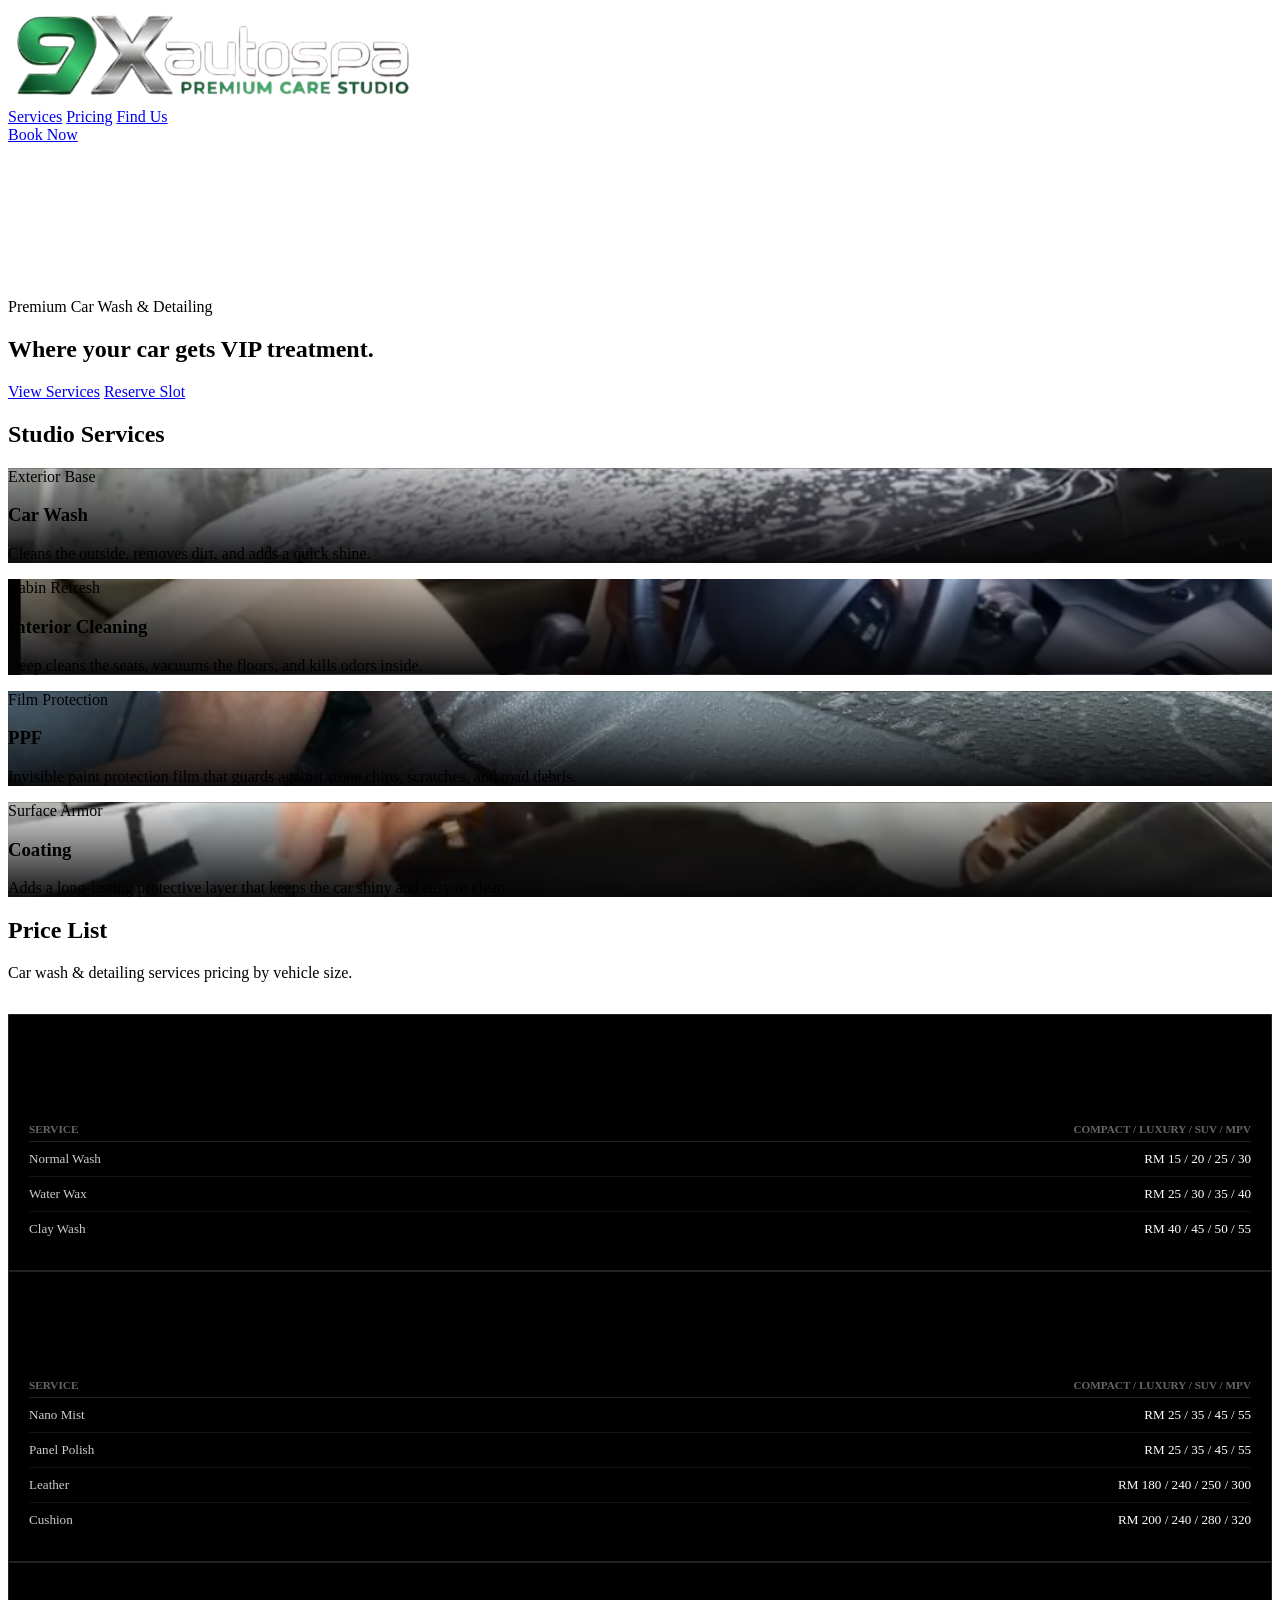
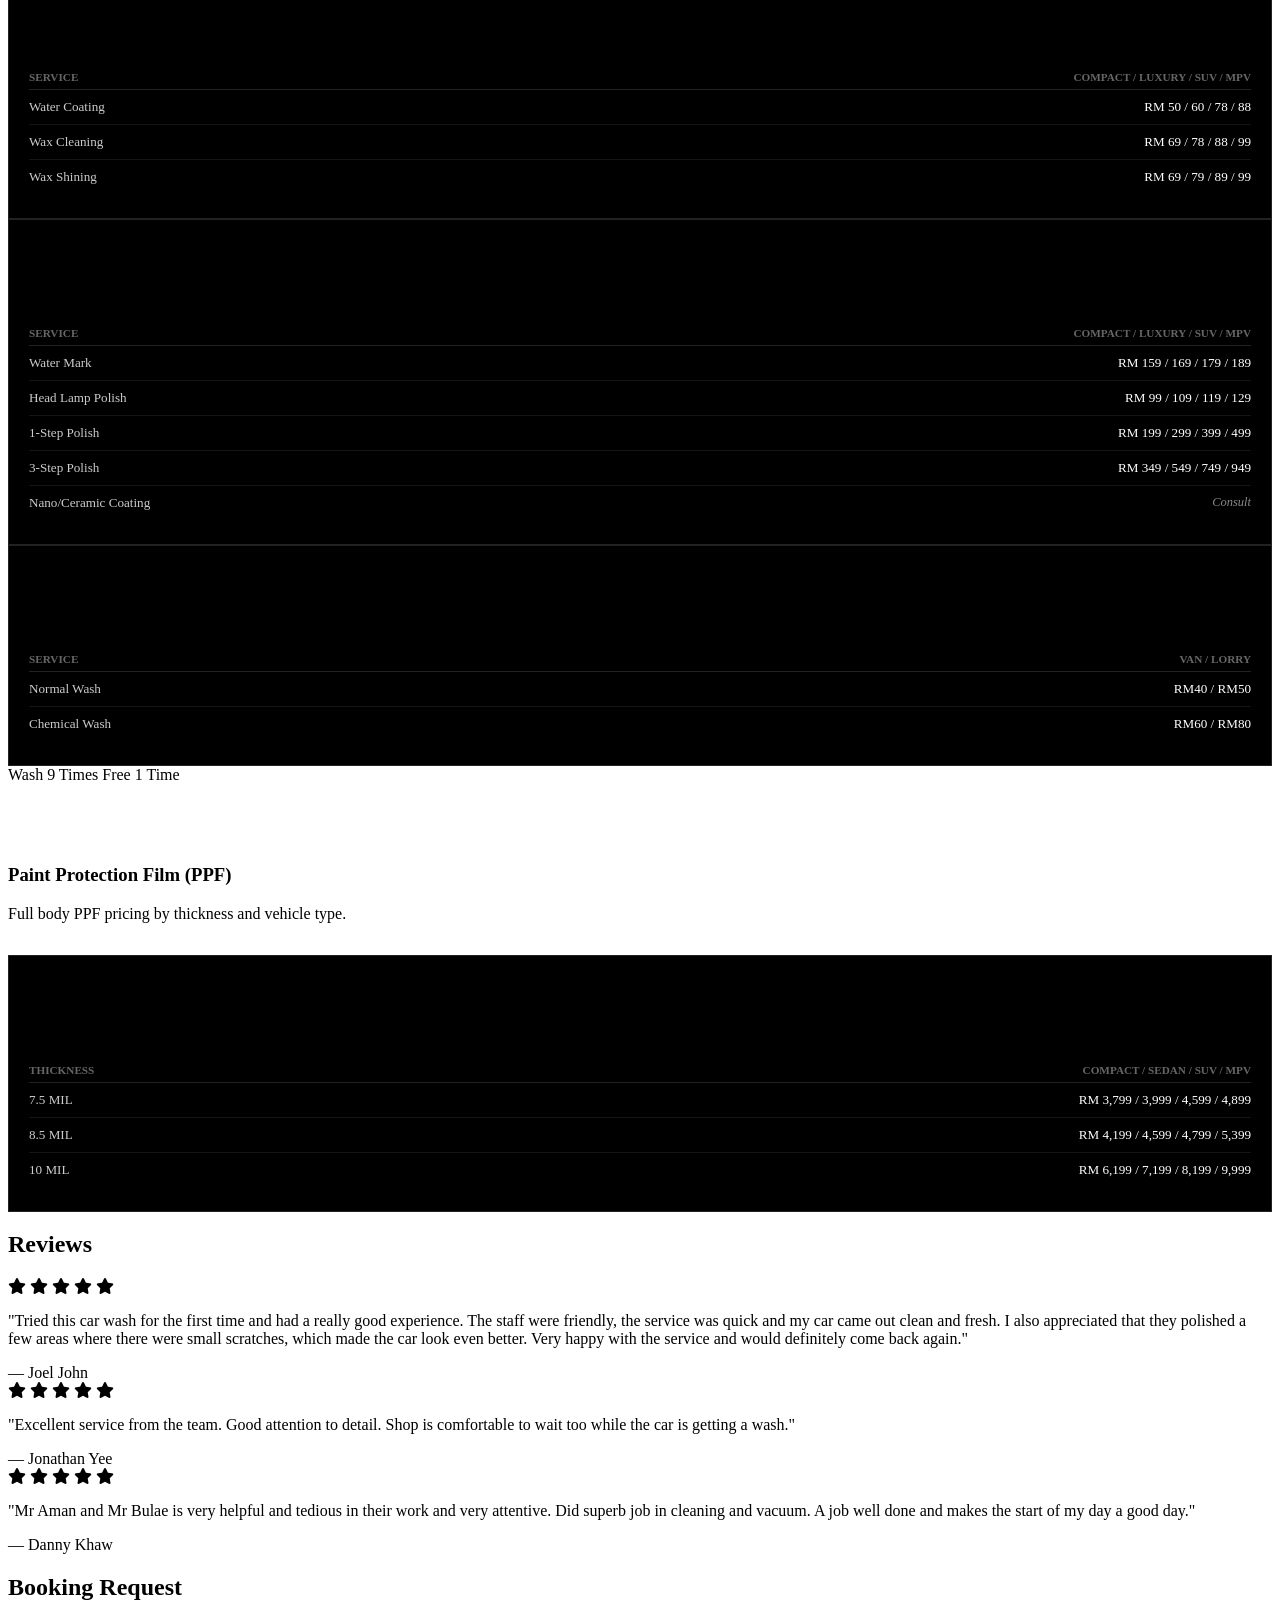
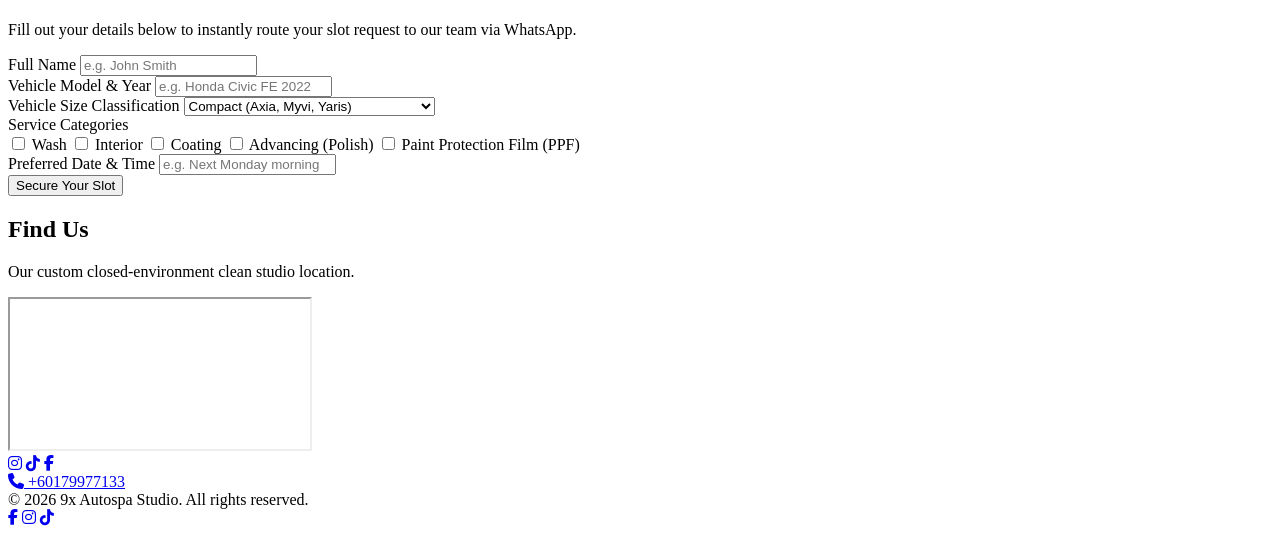
==== index.html @ 42a2fb45 "Add files via upload" ====
<!DOCTYPE html>
<html lang="en">
<head>
    <meta charset="UTF-8">
    <meta name="viewport" content="width=device-width, initial-scale=1.0">
    <title>9X Autospa - Premium Care Studio</title>
    <link rel="icon" type="image/png" href="../info/website logo.png">
    <link rel="stylesheet" href="https://cdnjs.cloudflare.com/ajax/libs/font-awesome/6.5.1/css/all.min.css">
    <link rel="stylesheet" href="styles.css">
</head>
<body>

    <!-- Navigation Bar -->
    <nav class="nav-bar">
        <a href="#" class="nav-bar__logo"><img src="../info/logo.png" alt="Apex Lab Logo" class="nav-bar__logo-img"></a>
        <div class="nav-bar__links">
            <a href="#treatments" class="nav-bar__link">Services</a>
            <a href="#pricing" class="nav-bar__link">Pricing</a>
            <a href="#portal" class="nav-bar__link">Find Us</a>
        </div>
        <div class="nav-bar__action-wrapper">
            <a href="#portal" class="nav-bar__action-button">Book Now</a>
        </div>
    </nav>

    <!-- Hero Section -->
    <section class="hero-section">
        <video autoplay muted loop playsinline class="hero-video">
            <source src="../info/video.mp4" type="video/mp4">
        </video>
        <div class="hero-section__badge">
            <span class="hero-section__badge__text">Premium Car Wash & Detailing</span>
        </div>
        <h1 class="hero-section__headline">Where your car gets VIP treatment.</h1>
        <div class="hero-section__buttons">
            <a href="#pricing" class="hero-section__button hero-section__button--primary">View Services</a>
            <a href="#portal" class="hero-section__button hero-section__button--secondary">Reserve Slot</a>
        </div>
    </section>

    <!-- Services Section -->
    <section class="portfolio-section" id="treatments">
        <h2 class="section-title">Studio Services</h2>
        <div class="bento-grid">
            <div class="bento-card" style="background-image: linear-gradient(rgba(5,5,7,0.1), rgba(5,5,7,0.95)), url('../info/car wash.png'); background-size: cover; background-position: center;">
                <div class="bento-card__content">
                    <span class="bento-card__category">Exterior Base</span>
                    <h3 class="bento-card__title">Car Wash</h3>
                    <p class="bento-card__description">Cleans the outside, removes dirt, and adds a quick shine.</p>
                </div>
            </div>
            <div class="bento-card" style="background-image: linear-gradient(rgba(5,5,7,0.1), rgba(5,5,7,0.95)), url('../info/interior.png'); background-size: cover; background-position: center;">
                <div class="bento-card__content">
                    <span class="bento-card__category">Cabin Refresh</span>
                    <h3 class="bento-card__title">Interior Cleaning</h3>
                    <p class="bento-card__description">Deep cleans the seats, vacuums the floors, and kills odors inside.</p>
                </div>
            </div>
            <div class="bento-card" style="background-image: linear-gradient(rgba(5,5,7,0.1), rgba(5,5,7,0.95)), url('../info/ppf.jpg'); background-size: cover; background-position: center;">
                <div class="bento-card__content">
                    <span class="bento-card__category">Film Protection</span>
                    <h3 class="bento-card__title">PPF</h3>
                    <p class="bento-card__description">Invisible paint protection film that guards against stone chips, scratches, and road debris.</p>
                </div>
            </div>
            <div class="bento-card" style="background-image: linear-gradient(rgba(5,5,7,0.1), rgba(5,5,7,0.95)), url('../info/coating.png'); background-size: cover; background-position: center;">
                <div class="bento-card__content">
                    <span class="bento-card__category">Surface Armor</span>
                    <h3 class="bento-card__title">Coating</h3>
                    <p class="bento-card__description">Adds a long-lasting protective layer that keeps the car shiny and easy to clean.</p>
                </div>
            </div>
        </div>
    </section>

    <!-- Pricing Section -->
    <section class="pricing-section" id="pricing">
        <h2 class="section-title">Price List</h2>
        <p class="pricing-subtitle">Car wash & detailing services pricing by vehicle size.</p>

        <!-- Bento-Style Price Cards -->
        <div class="bento-grid" style="margin-top:32px;">

            <!-- Wash Card -->
            <div class="bento-card" style="background:#000; border:1px solid #222; padding:24px 20px; justify-content:flex-start;">
                <div class="bento-card__content" style="position:relative; transform:none;">
                    <span class="bento-card__category">Exterior Base</span>
                    <h3 class="bento-card__title">Wash</h3>
                    <div style="margin-top:14px;">
                        <div style="display:flex; justify-content:space-between; padding:6px 0; border-bottom:1px solid #222; color:#666; font-size:0.7rem; font-weight:600; text-transform:uppercase;">
                            <span>Service</span>
                            <span>Compact / Luxury / SUV / MPV</span>
                        </div>
                        <div style="display:flex; justify-content:space-between; padding:9px 0; border-bottom:1px solid #151515;">
                            <span style="color:#ccc; font-size:0.82rem;">Normal Wash</span>
                            <span style="color:#fff; font-size:0.82rem;">RM 15 / 20 / 25 / 30</span>
                        </div>
                        <div style="display:flex; justify-content:space-between; padding:9px 0; border-bottom:1px solid #151515;">
                            <span style="color:#ccc; font-size:0.82rem;">Water Wax</span>
                            <span style="color:#fff; font-size:0.82rem;">RM 25 / 30 / 35 / 40</span>
                        </div>
                        <div style="display:flex; justify-content:space-between; padding:9px 0;">
                            <span style="color:#ccc; font-size:0.82rem;">Clay Wash</span>
                            <span style="color:#fff; font-size:0.82rem;">RM 40 / 45 / 50 / 55</span>
                        </div>
                    </div>
                </div>
            </div>

            <!-- Interior Card -->
            <div class="bento-card" style="background:#000; border:1px solid #222; padding:24px 20px; justify-content:flex-start;">
                <div class="bento-card__content" style="position:relative; transform:none;">
                    <span class="bento-card__category">Cabin Refresh</span>
                    <h3 class="bento-card__title">Interior</h3>
                    <div style="margin-top:14px;">
                        <div style="display:flex; justify-content:space-between; padding:6px 0; border-bottom:1px solid #222; color:#666; font-size:0.7rem; font-weight:600; text-transform:uppercase;">
                            <span>Service</span>
                            <span>Compact / Luxury / SUV / MPV</span>
                        </div>
                        <div style="display:flex; justify-content:space-between; padding:9px 0; border-bottom:1px solid #151515;">
                            <span style="color:#ccc; font-size:0.82rem;">Nano Mist</span>
                            <span style="color:#fff; font-size:0.82rem;">RM 25 / 35 / 45 / 55</span>
                        </div>
                        <div style="display:flex; justify-content:space-between; padding:9px 0; border-bottom:1px solid #151515;">
                            <span style="color:#ccc; font-size:0.82rem;">Panel Polish</span>
                            <span style="color:#fff; font-size:0.82rem;">RM 25 / 35 / 45 / 55</span>
                        </div>
                        <div style="display:flex; justify-content:space-between; padding:9px 0; border-bottom:1px solid #151515;">
                            <span style="color:#ccc; font-size:0.82rem;">Leather</span>
                            <span style="color:#fff; font-size:0.82rem;">RM 180 / 240 / 250 / 300</span>
                        </div>
                        <div style="display:flex; justify-content:space-between; padding:9px 0;">
                            <span style="color:#ccc; font-size:0.82rem;">Cushion</span>
                            <span style="color:#fff; font-size:0.82rem;">RM 200 / 240 / 280 / 320</span>
                        </div>
                    </div>
                </div>
            </div>

            <!-- Coating Card -->
            <div class="bento-card" style="background:#000; border:1px solid #222; padding:24px 20px; justify-content:flex-start;">
                <div class="bento-card__content" style="position:relative; transform:none;">
                    <span class="bento-card__category">Surface Armor</span>
                    <h3 class="bento-card__title">Coating</h3>
                    <div style="margin-top:14px;">
                        <div style="display:flex; justify-content:space-between; padding:6px 0; border-bottom:1px solid #222; color:#666; font-size:0.7rem; font-weight:600; text-transform:uppercase;">
                            <span>Service</span>
                            <span>Compact / Luxury / SUV / MPV</span>
                        </div>
                        <div style="display:flex; justify-content:space-between; padding:9px 0; border-bottom:1px solid #151515;">
                            <span style="color:#ccc; font-size:0.82rem;">Water Coating</span>
                            <span style="color:#fff; font-size:0.82rem;">RM 50 / 60 / 78 / 88</span>
                        </div>
                        <div style="display:flex; justify-content:space-between; padding:9px 0; border-bottom:1px solid #151515;">
                            <span style="color:#ccc; font-size:0.82rem;">Wax Cleaning</span>
                            <span style="color:#fff; font-size:0.82rem;">RM 69 / 78 / 88 / 99</span>
                        </div>
                        <div style="display:flex; justify-content:space-between; padding:9px 0;">
                            <span style="color:#ccc; font-size:0.82rem;">Wax Shining</span>
                            <span style="color:#fff; font-size:0.82rem;">RM 69 / 79 / 89 / 99</span>
                        </div>
                    </div>
                </div>
            </div>

            <!-- Advancing Card -->
            <div class="bento-card" style="background:#000; border:1px solid #222; padding:24px 20px; justify-content:flex-start;">
                <div class="bento-card__content" style="position:relative; transform:none;">
                    <span class="bento-card__category">Paint Correction</span>
                    <h3 class="bento-card__title">Advancing</h3>
                    <div style="margin-top:14px;">
                        <div style="display:flex; justify-content:space-between; padding:6px 0; border-bottom:1px solid #222; color:#666; font-size:0.7rem; font-weight:600; text-transform:uppercase;">
                            <span>Service</span>
                            <span>Compact / Luxury / SUV / MPV</span>
                        </div>
                        <div style="display:flex; justify-content:space-between; padding:9px 0; border-bottom:1px solid #151515;">
                            <span style="color:#ccc; font-size:0.82rem;">Water Mark</span>
                            <span style="color:#fff; font-size:0.82rem;">RM 159 / 169 / 179 / 189</span>
                        </div>
                        <div style="display:flex; justify-content:space-between; padding:9px 0; border-bottom:1px solid #151515;">
                            <span style="color:#ccc; font-size:0.82rem;">Head Lamp Polish</span>
                            <span style="color:#fff; font-size:0.82rem;">RM 99 / 109 / 119 / 129</span>
                        </div>
                        <div style="display:flex; justify-content:space-between; padding:9px 0; border-bottom:1px solid #151515;">
                            <span style="color:#ccc; font-size:0.82rem;">1-Step Polish</span>
                            <span style="color:#fff; font-size:0.82rem;">RM 199 / 299 / 399 / 499</span>
                        </div>
                        <div style="display:flex; justify-content:space-between; padding:9px 0; border-bottom:1px solid #151515;">
                            <span style="color:#ccc; font-size:0.82rem;">3-Step Polish</span>
                            <span style="color:#fff; font-size:0.82rem;">RM 349 / 549 / 749 / 949</span>
                        </div>
                        <div style="display:flex; justify-content:space-between; padding:9px 0;">
                            <span style="color:#ccc; font-size:0.82rem;">Nano/Ceramic Coating</span>
                            <span style="color:#888; font-size:0.78rem; font-style:italic;">Consult</span>
                        </div>
                    </div>
                </div>
            </div>

            <!-- Van & Lorry Card -->
            <div class="bento-card" style="background:#000; border:1px solid #222; padding:24px 20px; justify-content:flex-start;">
                <div class="bento-card__content" style="position:relative; transform:none;">
                    <span class="bento-card__category">Commercial</span>
                    <h3 class="bento-card__title">Van & Lorry</h3>
                    <div style="margin-top:14px;">
                        <div style="display:flex; justify-content:space-between; padding:6px 0; border-bottom:1px solid #222; color:#666; font-size:0.7rem; font-weight:600; text-transform:uppercase;">
                            <span>Service</span>
                            <span>Van / Lorry</span>
                        </div>
                        <div style="display:flex; justify-content:space-between; padding:9px 0; border-bottom:1px solid #151515;">
                            <span style="color:#ccc; font-size:0.82rem;">Normal Wash</span>
                            <span style="color:#fff; font-size:0.82rem;">RM40 / RM50</span>
                        </div>
                        <div style="display:flex; justify-content:space-between; padding:9px 0;">
                            <span style="color:#ccc; font-size:0.82rem;">Chemical Wash</span>
                            <span style="color:#fff; font-size:0.82rem;">RM60 / RM80</span>
                        </div>
                    </div>
                </div>
            </div>

        </div>

        <div class="pricing-promo">
            <span class="pricing-promo__text">Wash 9 Times Free 1 Time</span>
        </div>

        <!-- PPF Table -->
        <h3 class="section-title" style="margin-top: 80px;">Paint Protection Film (PPF)</h3>
        <p class="pricing-subtitle">Full body PPF pricing by thickness and vehicle type.</p>

        <div class="bento-grid" style="margin-top:32px;">
            <div class="bento-card" style="background:#000; border:1px solid #222; padding:24px 20px; justify-content:flex-start;">
                <div class="bento-card__content" style="position:relative; transform:none;">
                    <span class="bento-card__category">Film Protection</span>
                    <h3 class="bento-card__title">PPF</h3>
                    <div style="margin-top:14px;">
                        <div style="display:flex; justify-content:space-between; padding:6px 0; border-bottom:1px solid #222; color:#666; font-size:0.7rem; font-weight:600; text-transform:uppercase;">
                            <span>Thickness</span>
                            <span>Compact / Sedan / SUV / MPV</span>
                        </div>
                        <div style="display:flex; justify-content:space-between; padding:9px 0; border-bottom:1px solid #151515;">
                            <span style="color:#ccc; font-size:0.82rem;">7.5 MIL</span>
                            <span style="color:#fff; font-size:0.82rem;">RM 3,799 / 3,999 / 4,599 / 4,899</span>
                        </div>
                        <div style="display:flex; justify-content:space-between; padding:9px 0; border-bottom:1px solid #151515;">
                            <span style="color:#ccc; font-size:0.82rem;">8.5 MIL</span>
                            <span style="color:#fff; font-size:0.82rem;">RM 4,199 / 4,599 / 4,799 / 5,399</span>
                        </div>
                        <div style="display:flex; justify-content:space-between; padding:9px 0;">
                            <span style="color:#ccc; font-size:0.82rem;">10 MIL</span>
                            <span style="color:#fff; font-size:0.82rem;">RM 6,199 / 7,199 / 8,199 / 9,999</span>
                        </div>
                    </div>
                </div>
            </div>
        </div>
    </section>

    <!-- Reviews Section -->
    <section class="reviews-section" id="reviews">
        <h2 class="section-title">Reviews</h2>
        <div class="reviews-grid">
            <div class="review-card">
                <div class="review-card__stars">
                    <i class="fa-solid fa-star"></i>
                    <i class="fa-solid fa-star"></i>
                    <i class="fa-solid fa-star"></i>
                    <i class="fa-solid fa-star"></i>
                    <i class="fa-solid fa-star"></i>
                </div>
                <p class="review-card__text">"Tried this car wash for the first time and had a really good experience. The staff were friendly, the service was quick and my car came out clean and fresh. I also appreciated that they polished a few areas where there were small scratches, which made the car look even better. Very happy with the service and would definitely come back again."</p>
                <span class="review-card__author">&mdash; Joel John</span>
            </div>
            <div class="review-card">
                <div class="review-card__stars">
                    <i class="fa-solid fa-star"></i>
                    <i class="fa-solid fa-star"></i>
                    <i class="fa-solid fa-star"></i>
                    <i class="fa-solid fa-star"></i>
                    <i class="fa-solid fa-star"></i>
                </div>
                <p class="review-card__text">"Excellent service from the team. Good attention to detail. Shop is comfortable to wait too while the car is getting a wash."</p>
                <span class="review-card__author">&mdash; Jonathan Yee</span>
            </div>
            <div class="review-card">
                <div class="review-card__stars">
                    <i class="fa-solid fa-star"></i>
                    <i class="fa-solid fa-star"></i>
                    <i class="fa-solid fa-star"></i>
                    <i class="fa-solid fa-star"></i>
                    <i class="fa-solid fa-star"></i>
                </div>
                <p class="review-card__text">"Mr Aman and Mr Bulae is very helpful and tedious in their work and very attentive. Did superb job in cleaning and vacuum. A job well done and makes the start of my day a good day."</p>
                <span class="review-card__author">&mdash; Danny Khaw</span>
            </div>
        </div>
    </section>

    <!-- Booking Section -->
    <section class="booking-section" id="portal">
        <div class="booking-split-wrapper">
            <div class="booking-container">
                <h2>Booking Request</h2>
                <p class="subtitle">Fill out your details below to instantly route your slot request to our team via WhatsApp.</p>
                <form id="whatsappForm">
                    <div class="form-group">
                        <label for="clientName">Full Name</label>
                        <input type="text" id="clientName" placeholder="e.g. John Smith" required>
                    </div>
                    <div class="form-group">
                        <label for="carModel">Vehicle Model & Year</label>
                        <input type="text" id="carModel" placeholder="e.g. Honda Civic FE 2022" required>
                    </div>
                    <div class="form-group">
                        <label for="formVehicleSize">Vehicle Size Classification</label>
                        <select id="formVehicleSize">
                            <option value="Compact">Compact (Axia, Myvi, Yaris)</option>
                            <option value="Luxury">Luxury (Civic, BMW 3 Series, C-Class)</option>
                            <option value="SUV">SUV (X50, CR-V, CX-5)</option>
                            <option value="MPV / 4x4">MPV / 4x4++ (Alphard, Hilux)</option>
                            <option value="Van">Special: Van</option>
                            <option value="Lorry">Special: Lorry</option>
                        </select>
                    </div>
                    <div class="form-group">
                        <label>Service Categories</label>
                        <div class="checkbox-group" id="categoryGroup">
                            <label class="checkbox-item">
                                <input type="checkbox" name="category" value="Wash" onchange="showSubServices()"> <span>Wash</span>
                            </label>
                            <label class="checkbox-item">
                                <input type="checkbox" name="category" value="Interior" onchange="showSubServices()"> <span>Interior</span>
                            </label>
                            <label class="checkbox-item">
                                <input type="checkbox" name="category" value="Coating" onchange="showSubServices()"> <span>Coating</span>
                            </label>
                            <label class="checkbox-item">
                                <input type="checkbox" name="category" value="Advancing" onchange="showSubServices()"> <span>Advancing (Polish)</span>
                            </label>
                            <label class="checkbox-item">
                                <input type="checkbox" name="category" value="PPF" onchange="showSubServices()"> <span>Paint Protection Film (PPF)</span>
                            </label>
                        </div>
                    </div>

                    <div class="form-group" id="subServiceGroup" style="display: none;">
                        <label>Select Services</label>
                        <div class="checkbox-group" id="subServiceList">
                        </div>
                    </div>
                    <div class="form-group">
                        <label for="bookingDate">Preferred Date & Time</label>
                        <input type="text" id="bookingDate" placeholder="e.g. Next Monday morning" required>
                    </div>
                    <button type="submit" class="submit-btn">Secure Your Slot</button>
                </form>
            </div>

            <div class="map-container-side">
                <h2>Find Us</h2>
                <p class="subtitle">Our custom closed-environment clean studio location.</p>
                <div class="google-maps-wrapper">
                    <iframe src="https://www.google.com/maps/embed?pb=!1m18!1m12!1m3!1d1992.1!2d101.6672584!3d3.0804267!2m3!1f0!2f0!3f0!3m2!1i1024!2i768!4f13.1!3m3!1m2!1s0x42b78970f219a661%3A0x5cdc35116b5212e4!2s9X%20autospa%20premium%20care%20studio!5e0!3m2!1sen!2smy" allowfullscreen="" loading="lazy" referrerpolicy="no-referrer-when-downgrade"></iframe>
                </div>
                <div class="map-socials">
                    <a href="https://www.instagram.com/9xautospa_studio/" target="_blank" rel="noopener noreferrer" class="map-socials__link" aria-label="Instagram"><i class="fab fa-instagram"></i></a>
                    <a href="https://www.tiktok.com/@9x.autospa.premiu" target="_blank" rel="noopener noreferrer" class="map-socials__link" aria-label="TikTok"><i class="fab fa-tiktok"></i></a>
                    <a href="https://www.facebook.com/profile.php?id=61590895587353" target="_blank" rel="noopener noreferrer" class="map-socials__link" aria-label="Facebook"><i class="fab fa-facebook-f"></i></a>
                </div>
                <a href="tel:+60102697127" class="map-phone-wrapper">
                    <i class="fa-solid fa-phone"></i>
                    <span>+60179977133</span>
                </a>
            </div>
        </div>
    </section>

    <!-- Footer -->
    <footer>
        <div class="footer__links"></div>
        <div class="footer__right-side">
            <div class="footer__copy">&copy; 2026 9x Autospa Studio. All rights reserved.</div>
            <div class="footer__socials">
                <a href="https://www.facebook.com/profile.php?id=61590895587353" target="_blank" rel="noopener noreferrer" class="footer__social-icon" aria-label="Facebook"><i class="fab fa-facebook-f"></i></a>
                <a href="https://www.instagram.com/9xautospa_studio/" target="_blank" rel="noopener noreferrer" class="footer__social-icon" aria-label="Instagram"><i class="fab fa-instagram"></i></a>
                <a href="https://www.tiktok.com/@9x.autospa.premiu" target="_blank" rel="noopener noreferrer" class="footer__social-icon" aria-label="TikTok"><i class="fab fa-tiktok"></i></a>
            </div>
        </div>
    </footer>

    <!-- JavaScript -->
    <script>
        const subServices = {
            'Wash': ['Normal Wash', 'Water Wax', 'Clay Wash'],
            'Interior': ['Nano Mist', 'Interior Panel Polish', 'Leather', 'Cushion'],
            'Coating': ['Water Coating', 'Wax Cleaning', 'Wax Shining'],
            'Advancing': ['Water Mark', 'Head Lamp Polish', '1-Step Polish', '3-Step Polish', 'Nano / Ceramic Coating'],
            'PPF': ['7.5 MIL PPF', '8.5 MIL PPF', '10 MIL PPF']
        };

        const categoryLabels = {
            'Wash': 'Wash — Select Services',
            'Interior': 'Interior — Select Services',
            'Coating': 'Coating — Select Services',
            'Advancing': 'Advancing — Select Services',
            'PPF': 'PPF — Select Thickness'
        };

        function showSubServices() {
            const checked = document.querySelectorAll('input[name="category"]:checked');
            const group = document.getElementById('subServiceGroup');
            const list = document.getElementById('subServiceList');

            list.innerHTML = '';

            if (checked.length === 0) {
                group.style.display = 'none';
                return;
            }

            checked.forEach(function(cb) {
                const category = cb.value;
                const header = document.createElement('div');
                header.className = 'checkbox-subheader';
                header.textContent = categoryLabels[category] || category;
                list.appendChild(header);

                subServices[category].forEach(function(service) {
                    const label = document.createElement('label');
                    label.className = 'checkbox-item';
                    if (category === 'PPF') {
                        label.innerHTML = `<input type="radio" name="ppfThickness" value="${service}"> <span>${service}</span>`;
                    } else {
                        label.innerHTML = `<input type="checkbox" name="subService" value="${service}"> <span>${service}</span>`;
                    }
                    list.appendChild(label);
                });
            });

            group.style.display = 'block';
        }

        document.getElementById('whatsappForm').addEventListener('submit', function(e) {
            e.preventDefault();

            // Collect form values as plain text
            const name = document.getElementById('clientName').value.trim();
            const car = document.getElementById('carModel').value.trim();
            const size = document.getElementById('formVehicleSize').value;
            const date = document.getElementById('bookingDate').value.trim();

            // Get selected categories
            const catChecked = document.querySelectorAll('input[name="category"]:checked');
            const categories = Array.from(catChecked).map(function(cb) { return cb.value; });

            // Get selected sub-services
            const svcChecked = document.querySelectorAll('input[name="subService"]:checked');
            const services = Array.from(svcChecked).map(function(cb) { return cb.value; });

            // Get PPF thickness if selected
            const ppfRadio = document.querySelector('input[name="ppfThickness"]:checked');
            if (ppfRadio) services.push(ppfRadio.value);

            const servicesText = services.length > 0 ? services.join(', ') : 'Not specified';

            // Build plain text message (no special schemes, no markdown)
            const message = 'Hi 9X Autospa,\n\n' +
                'I would like to lock in a detailing slot:\n\n' +
                'Name: ' + name + '\n' +
                'Vehicle: ' + car + '\n' +
                'Size Class: ' + size + '\n' +
                'Categories: ' + categories.join(', ') + '\n' +
                'Services: ' + servicesText + '\n' +
                'Preferred Time: ' + date + '\n\n' +
                'Please let me know if this slot is available. Thanks!';

            // Encode the full message once at the end
            const encodedText = encodeURIComponent(message);

            // Use ONLY the official HTTPS WhatsApp API URL
            // No intent://, no whatsapp://, no window.open — TikTok blocks all of those
            const url = 'https://api.whatsapp.com/send?phone=60179977133&text=' + encodedText;

            // Redirect in the same window to bypass TikTok webview restrictions
            window.location.href = url;
        });
    </script>

</body>
</html>
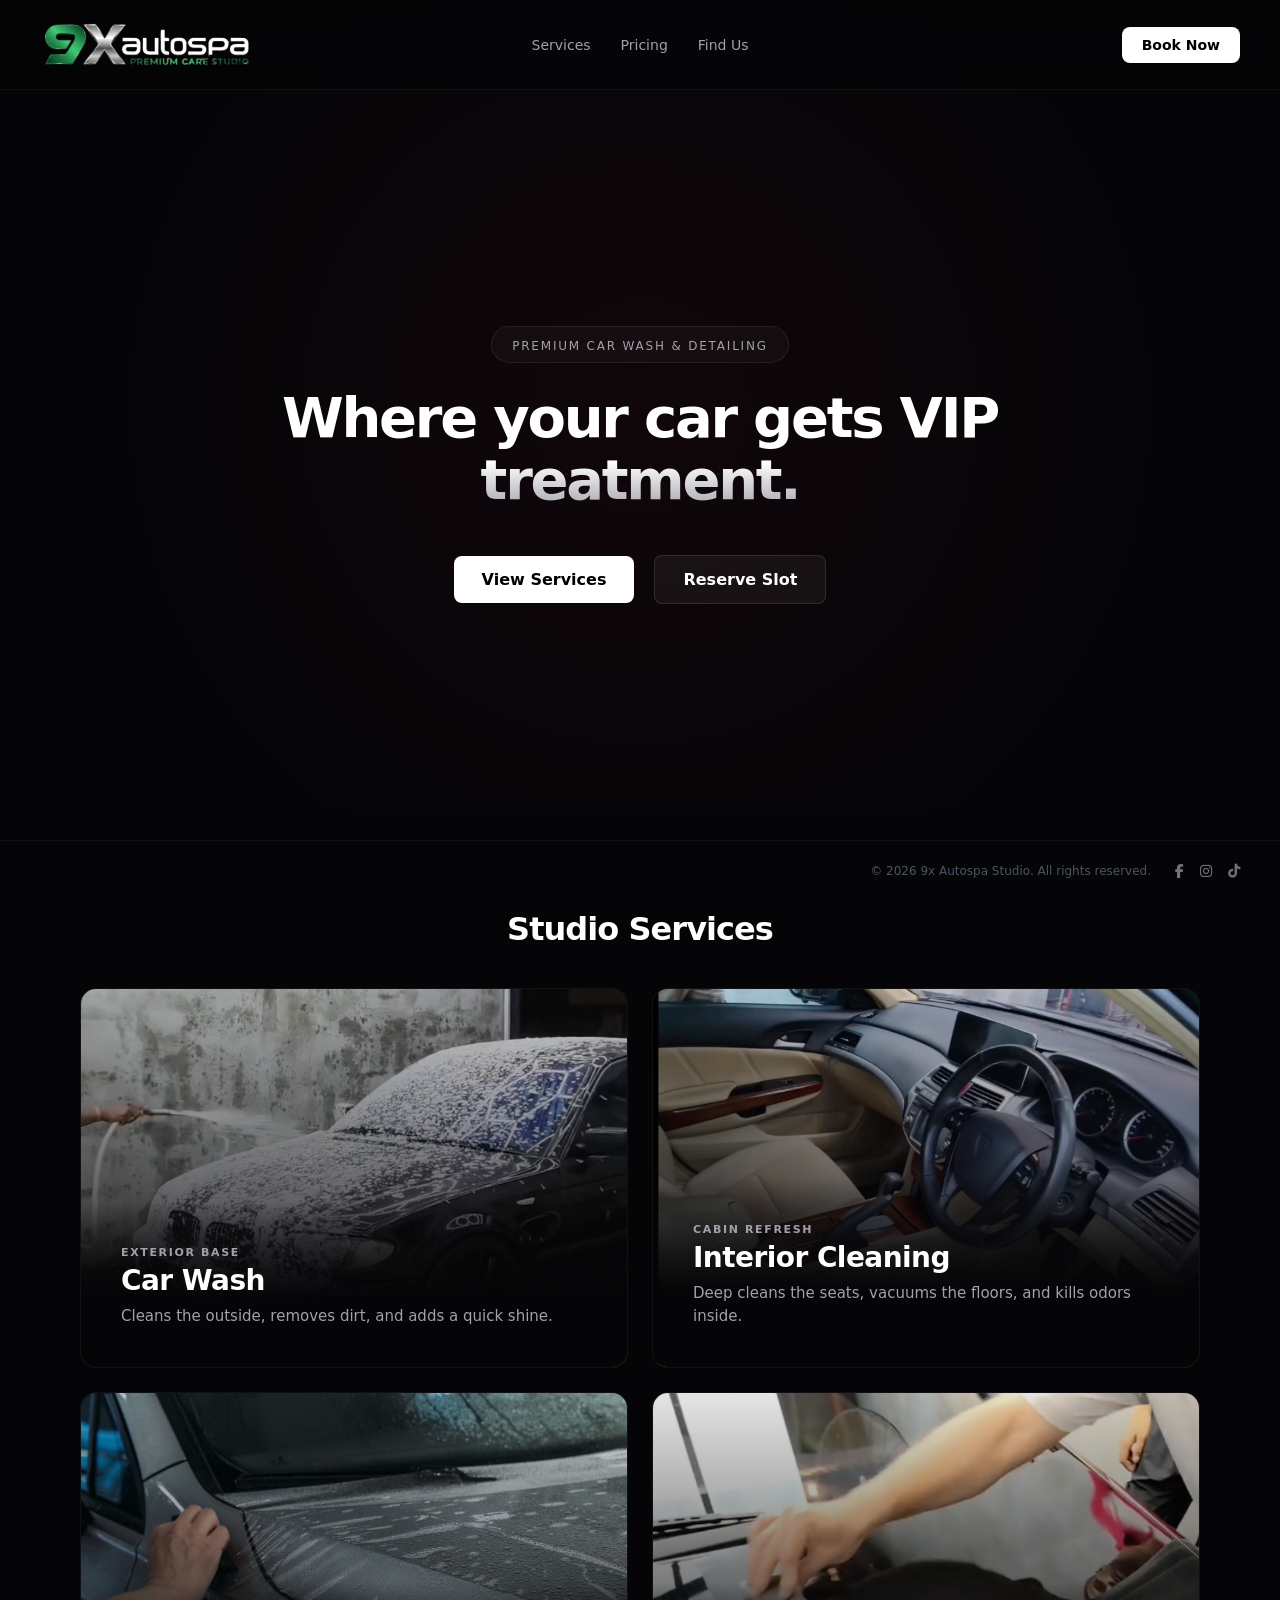
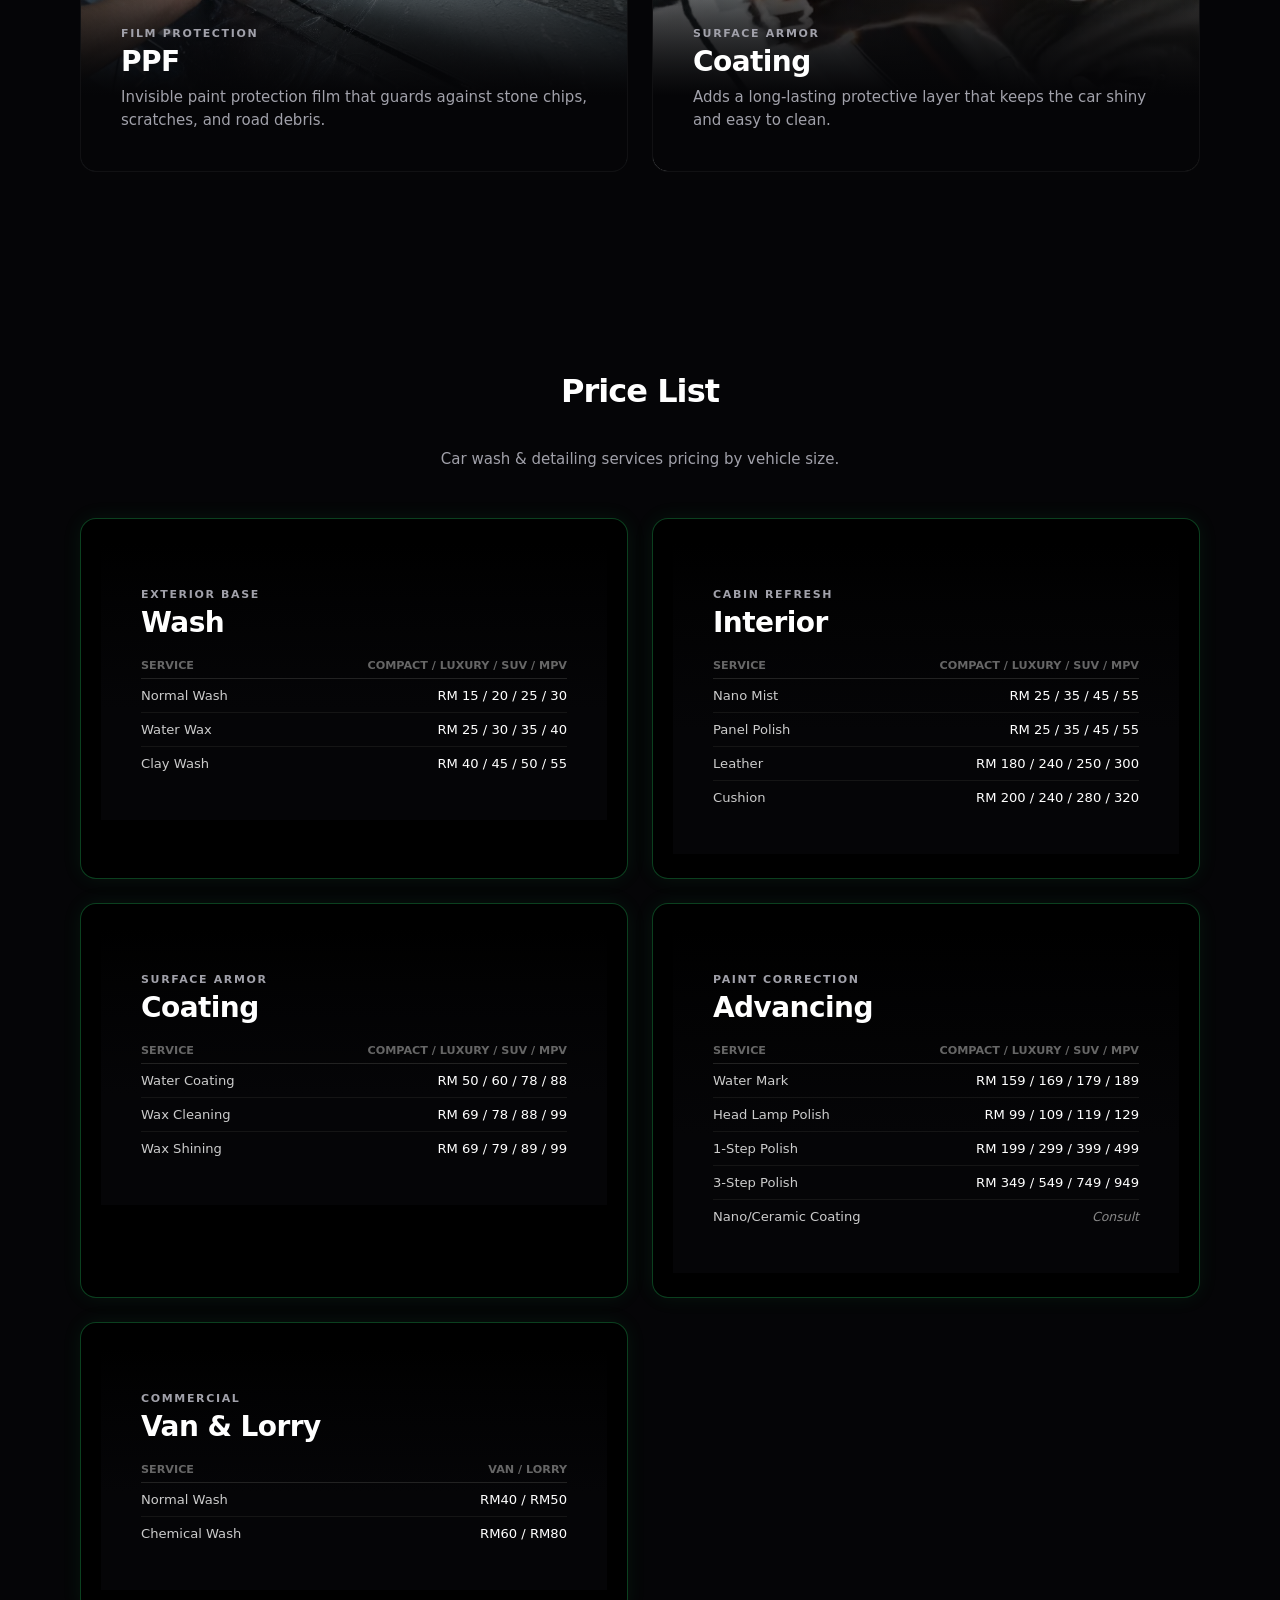
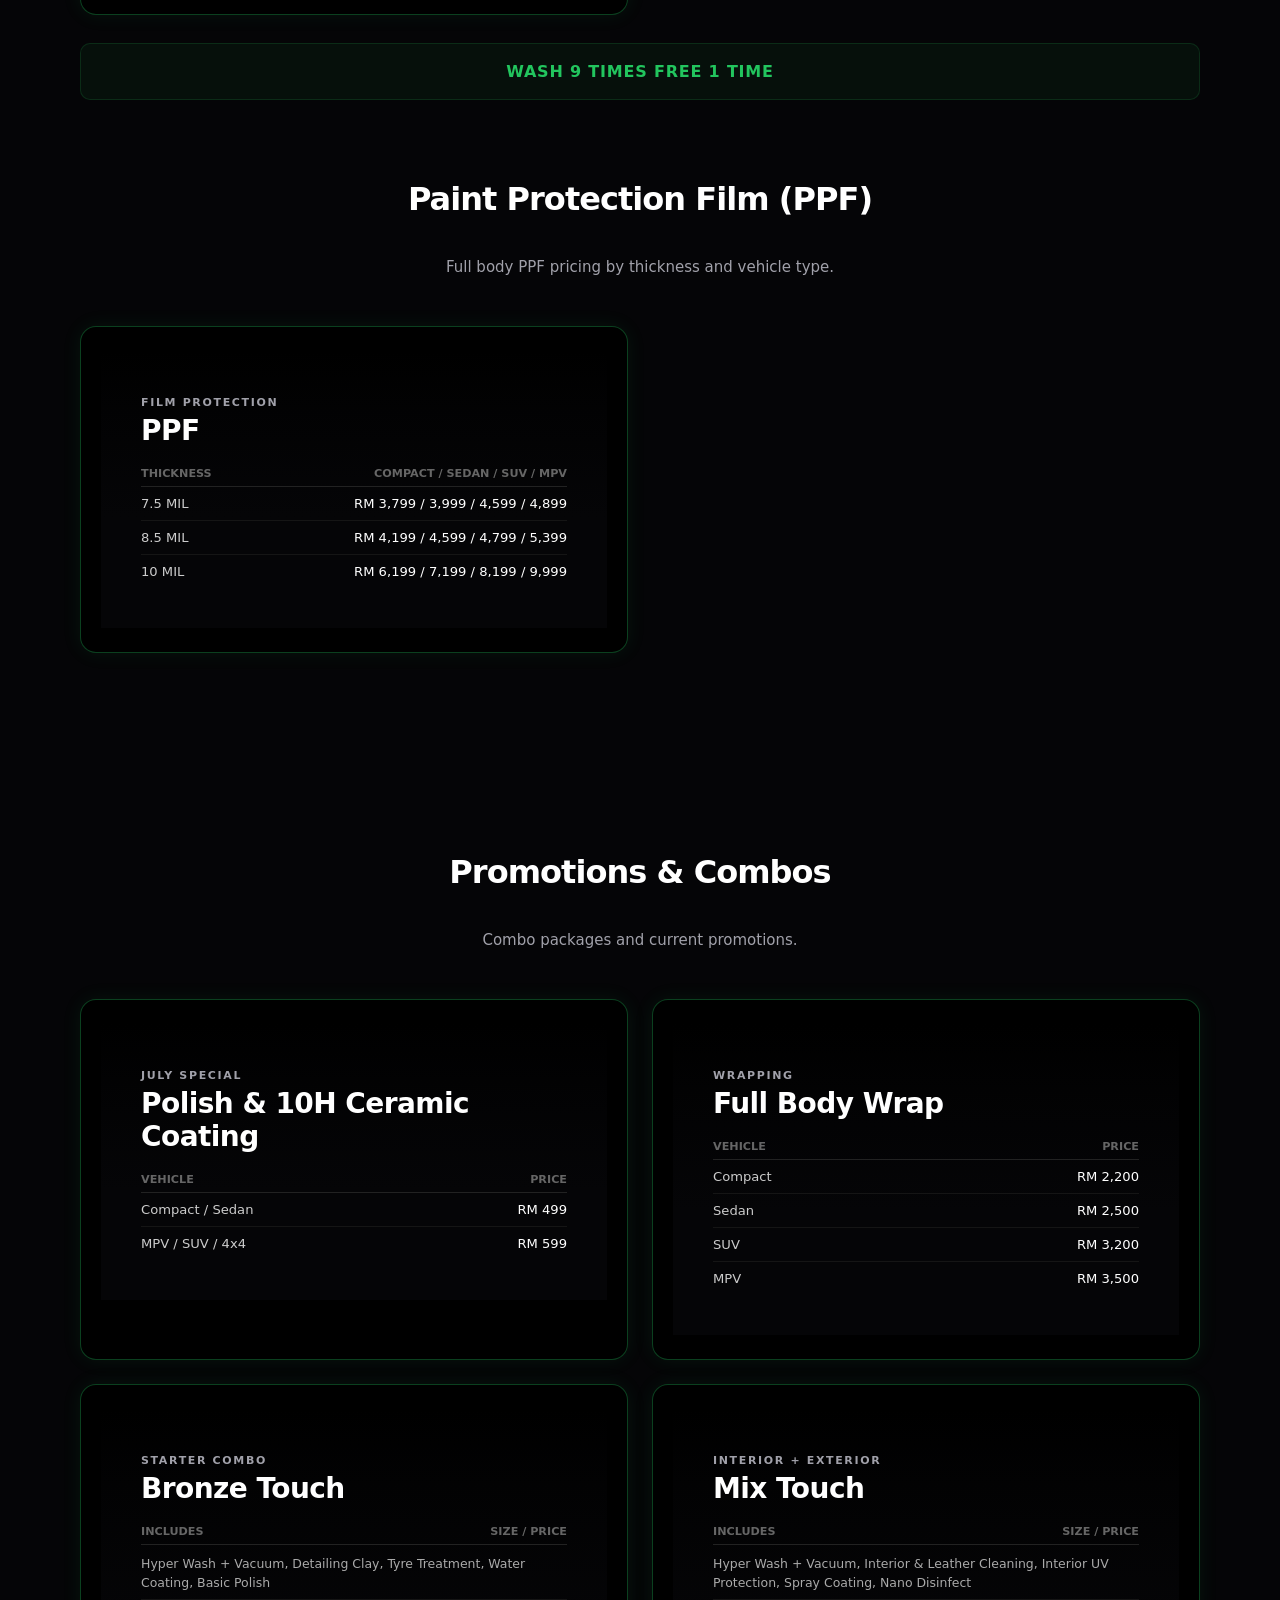
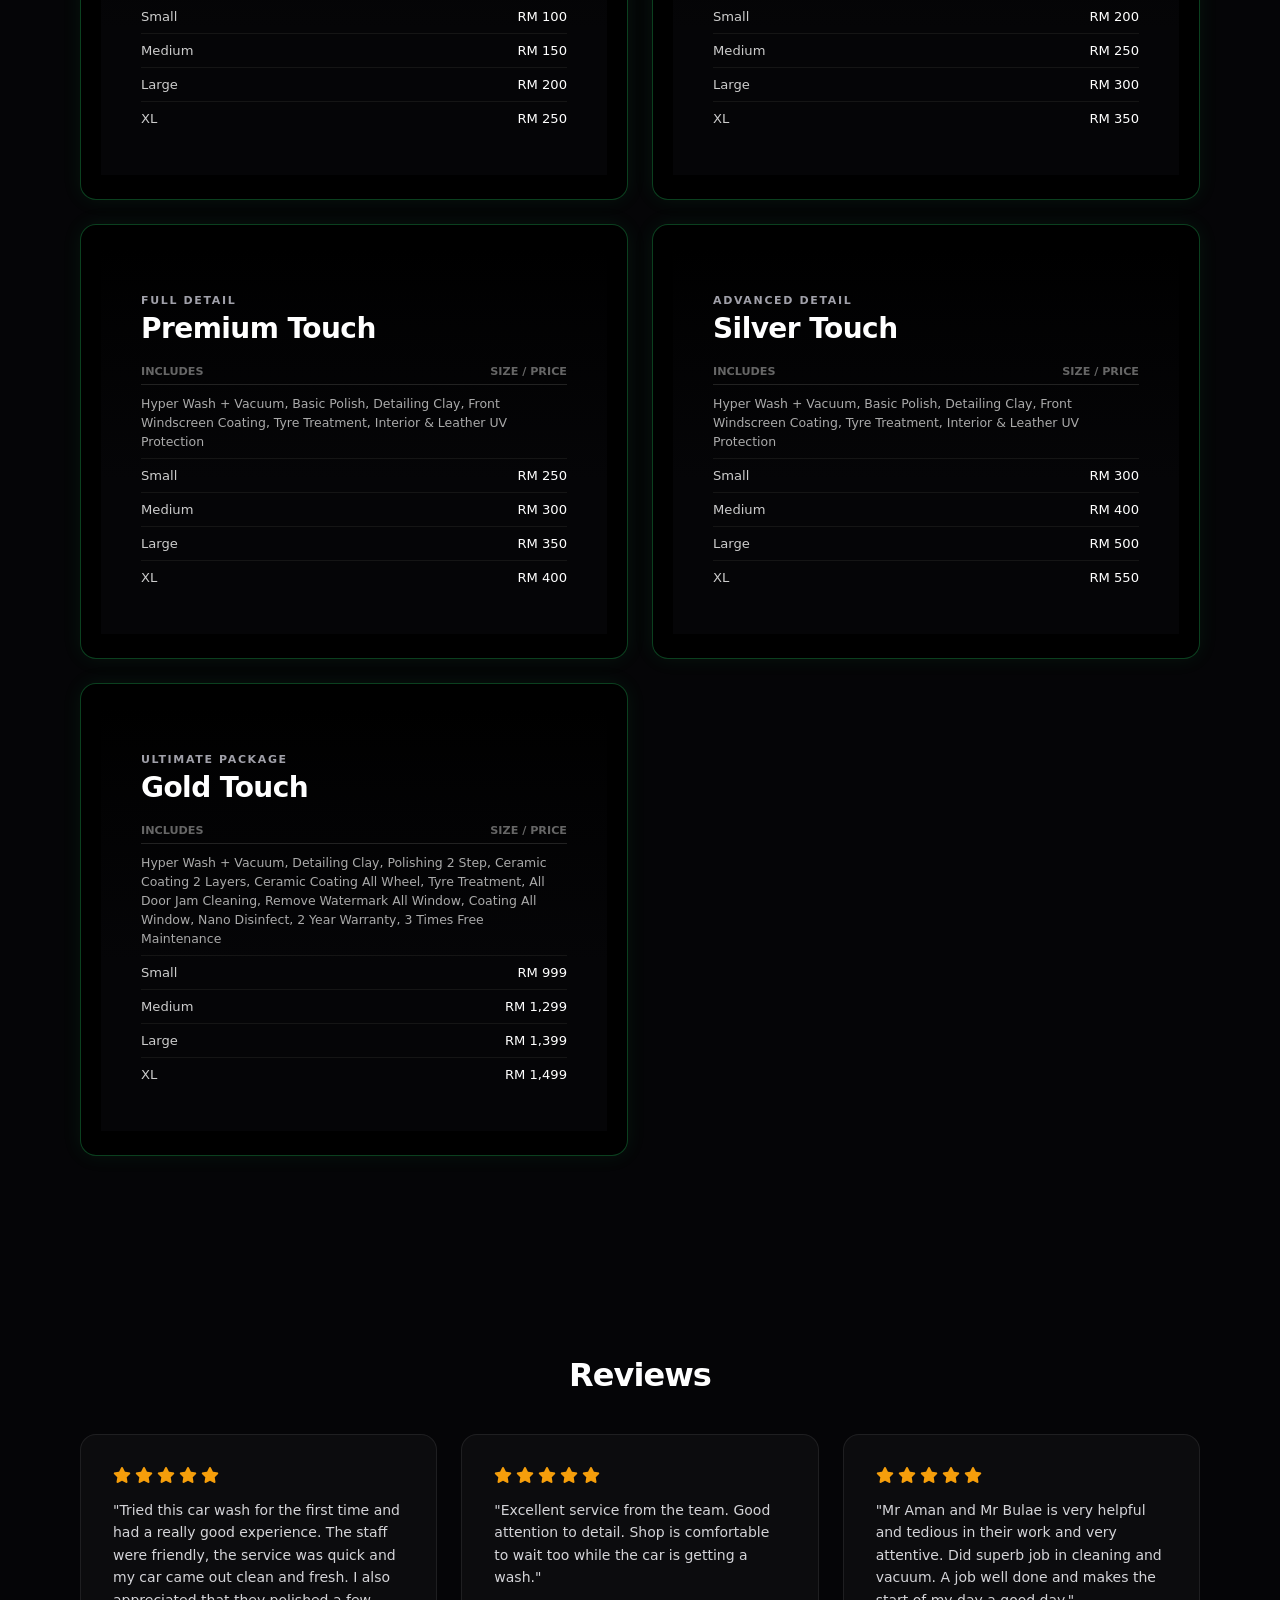
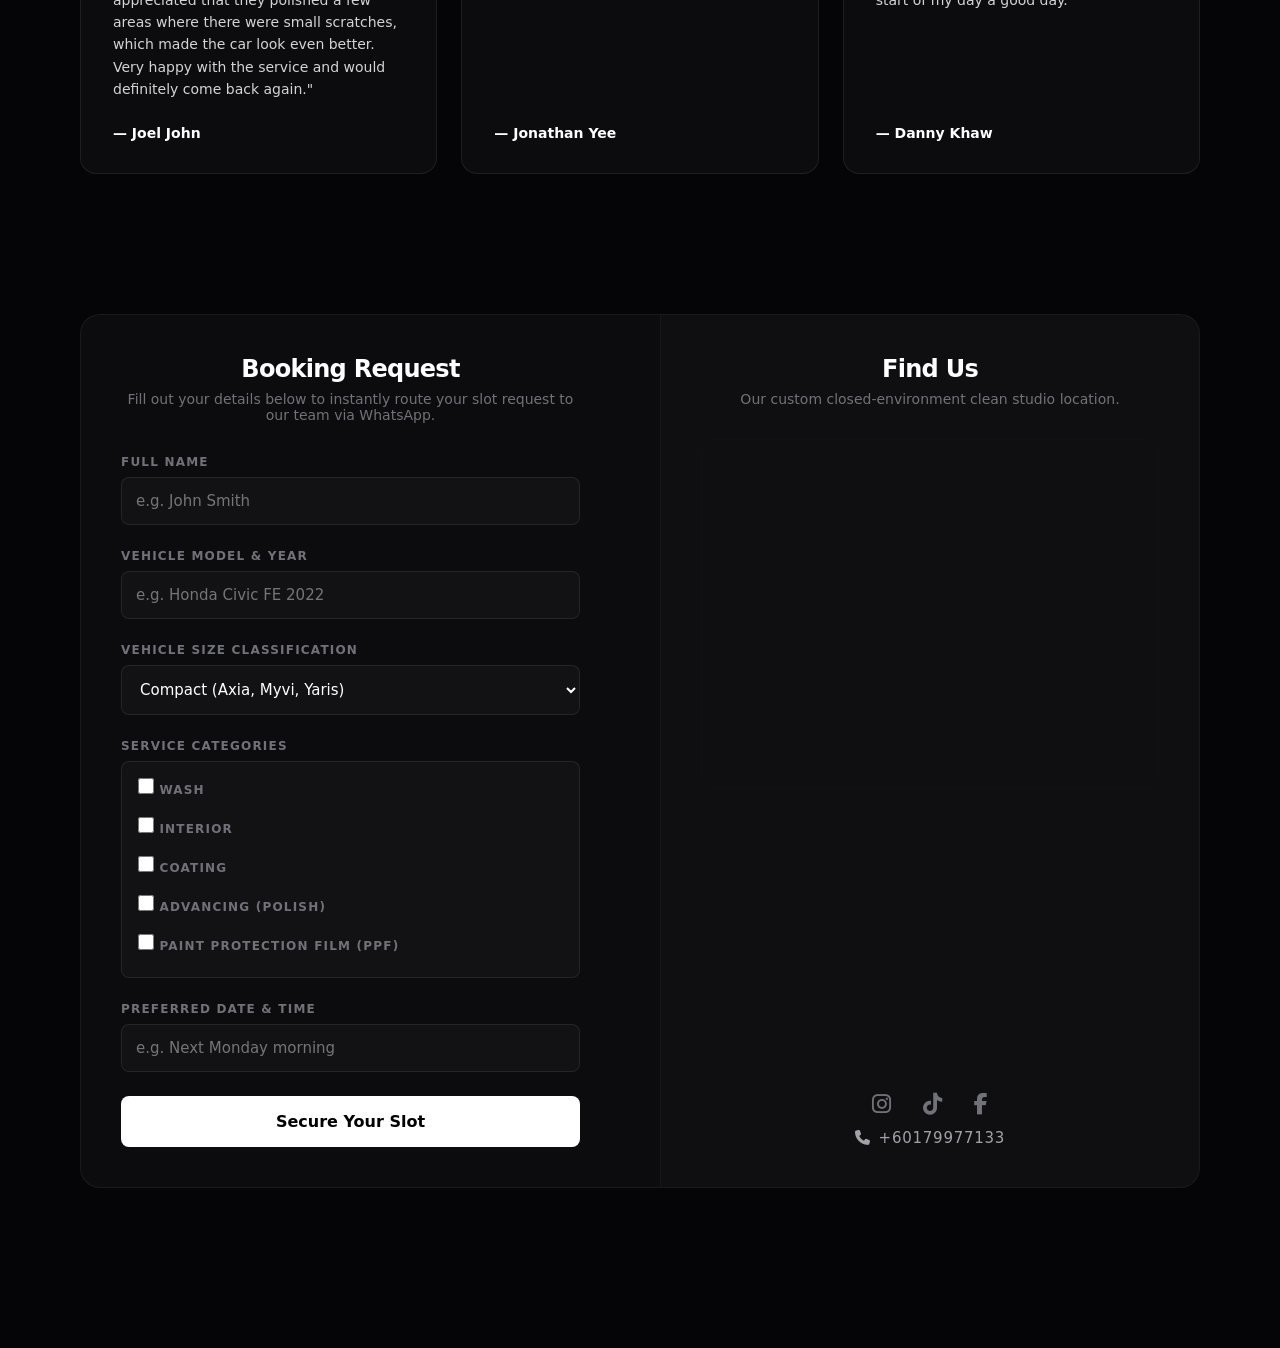
==== commit d6971b12: "Add files via upload" ====
--- a/index.html
+++ b/index.html
@@ -79,10 +79,10 @@
         <p class="pricing-subtitle">Car wash & detailing services pricing by vehicle size.</p>
 
         <!-- Bento-Style Price Cards -->
-        <div class="bento-grid" style="margin-top:32px;">
+        <div class="bento-grid" style="margin-top:32px; grid-auto-rows:auto;">
 
             <!-- Wash Card -->
-            <div class="bento-card" style="background:#000; border:1px solid #222; padding:24px 20px; justify-content:flex-start;">
+            <div class="bento-card" style="background:#000; border:1px solid rgba(37,211,102,0.3); padding:24px 20px; justify-content:flex-start; box-shadow:0 0 20px rgba(37,211,102,0.08);">
                 <div class="bento-card__content" style="position:relative; transform:none;">
                     <span class="bento-card__category">Exterior Base</span>
                     <h3 class="bento-card__title">Wash</h3>
@@ -108,7 +108,7 @@
             </div>
 
             <!-- Interior Card -->
-            <div class="bento-card" style="background:#000; border:1px solid #222; padding:24px 20px; justify-content:flex-start;">
+            <div class="bento-card" style="background:#000; border:1px solid rgba(37,211,102,0.3); padding:24px 20px; justify-content:flex-start; box-shadow:0 0 20px rgba(37,211,102,0.08);">
                 <div class="bento-card__content" style="position:relative; transform:none;">
                     <span class="bento-card__category">Cabin Refresh</span>
                     <h3 class="bento-card__title">Interior</h3>
@@ -138,7 +138,7 @@
             </div>
 
             <!-- Coating Card -->
-            <div class="bento-card" style="background:#000; border:1px solid #222; padding:24px 20px; justify-content:flex-start;">
+            <div class="bento-card" style="background:#000; border:1px solid rgba(37,211,102,0.3); padding:24px 20px; justify-content:flex-start; box-shadow:0 0 20px rgba(37,211,102,0.08);">
                 <div class="bento-card__content" style="position:relative; transform:none;">
                     <span class="bento-card__category">Surface Armor</span>
                     <h3 class="bento-card__title">Coating</h3>
@@ -164,7 +164,7 @@
             </div>
 
             <!-- Advancing Card -->
-            <div class="bento-card" style="background:#000; border:1px solid #222; padding:24px 20px; justify-content:flex-start;">
+            <div class="bento-card" style="background:#000; border:1px solid rgba(37,211,102,0.3); padding:24px 20px; justify-content:flex-start; box-shadow:0 0 20px rgba(37,211,102,0.08);">
                 <div class="bento-card__content" style="position:relative; transform:none;">
                     <span class="bento-card__category">Paint Correction</span>
                     <h3 class="bento-card__title">Advancing</h3>
@@ -198,7 +198,7 @@
             </div>
 
             <!-- Van & Lorry Card -->
-            <div class="bento-card" style="background:#000; border:1px solid #222; padding:24px 20px; justify-content:flex-start;">
+            <div class="bento-card" style="background:#000; border:1px solid rgba(37,211,102,0.3); padding:24px 20px; justify-content:flex-start; box-shadow:0 0 20px rgba(37,211,102,0.08);">
                 <div class="bento-card__content" style="position:relative; transform:none;">
                     <span class="bento-card__category">Commercial</span>
                     <h3 class="bento-card__title">Van & Lorry</h3>
@@ -229,8 +229,8 @@
         <h3 class="section-title" style="margin-top: 80px;">Paint Protection Film (PPF)</h3>
         <p class="pricing-subtitle">Full body PPF pricing by thickness and vehicle type.</p>
 
-        <div class="bento-grid" style="margin-top:32px;">
-            <div class="bento-card" style="background:#000; border:1px solid #222; padding:24px 20px; justify-content:flex-start;">
+        <div class="bento-grid" style="margin-top:32px; grid-auto-rows:auto;">
+            <div class="bento-card" style="background:#000; border:1px solid rgba(37,211,102,0.3); padding:24px 20px; justify-content:flex-start; box-shadow:0 0 20px rgba(37,211,102,0.08);">
                 <div class="bento-card__content" style="position:relative; transform:none;">
                     <span class="bento-card__category">Film Protection</span>
                     <h3 class="bento-card__title">PPF</h3>
@@ -254,6 +254,233 @@
                     </div>
                 </div>
             </div>
+        </div>
+    </section>
+
+    <!-- Promotions & Combos Section -->
+    <section class="pricing-section" id="promos">
+        <h2 class="section-title">Promotions & Combos</h2>
+        <p class="pricing-subtitle">Combo packages and current promotions.</p>
+
+        <div class="bento-grid" style="margin-top:32px; grid-auto-rows:auto;">
+
+            <!-- July Special -->
+            <div class="bento-card" style="background:#000; border:1px solid rgba(37,211,102,0.3); padding:24px 20px; justify-content:flex-start; box-shadow:0 0 20px rgba(37,211,102,0.08);">
+                <div class="bento-card__content" style="position:relative; transform:none;">
+                    <span class="bento-card__category">July Special</span>
+                    <h3 class="bento-card__title">Polish & 10H Ceramic Coating</h3>
+                    <div style="margin-top:14px;">
+                        <div style="display:flex; justify-content:space-between; padding:6px 0; border-bottom:1px solid #222; color:#666; font-size:0.7rem; font-weight:600; text-transform:uppercase;">
+                            <span>Vehicle</span>
+                            <span>Price</span>
+                        </div>
+                        <div style="display:flex; justify-content:space-between; padding:9px 0; border-bottom:1px solid #151515;">
+                            <span style="color:#ccc; font-size:0.82rem;">Compact / Sedan</span>
+                            <span style="color:#fff; font-size:0.82rem;">RM 499</span>
+                        </div>
+                        <div style="display:flex; justify-content:space-between; padding:9px 0;">
+                            <span style="color:#ccc; font-size:0.82rem;">MPV / SUV / 4x4</span>
+                            <span style="color:#fff; font-size:0.82rem;">RM 599</span>
+                        </div>
+                    </div>
+                </div>
+            </div>
+
+            <!-- Wrapping Promotion -->
+            <div class="bento-card" style="background:#000; border:1px solid rgba(37,211,102,0.3); padding:24px 20px; justify-content:flex-start; box-shadow:0 0 20px rgba(37,211,102,0.08);">
+                <div class="bento-card__content" style="position:relative; transform:none;">
+                    <span class="bento-card__category">Wrapping</span>
+                    <h3 class="bento-card__title">Full Body Wrap</h3>
+                    <div style="margin-top:14px;">
+                        <div style="display:flex; justify-content:space-between; padding:6px 0; border-bottom:1px solid #222; color:#666; font-size:0.7rem; font-weight:600; text-transform:uppercase;">
+                            <span>Vehicle</span>
+                            <span>Price</span>
+                        </div>
+                        <div style="display:flex; justify-content:space-between; padding:9px 0; border-bottom:1px solid #151515;">
+                            <span style="color:#ccc; font-size:0.82rem;">Compact</span>
+                            <span style="color:#fff; font-size:0.82rem;">RM 2,200</span>
+                        </div>
+                        <div style="display:flex; justify-content:space-between; padding:9px 0; border-bottom:1px solid #151515;">
+                            <span style="color:#ccc; font-size:0.82rem;">Sedan</span>
+                            <span style="color:#fff; font-size:0.82rem;">RM 2,500</span>
+                        </div>
+                        <div style="display:flex; justify-content:space-between; padding:9px 0; border-bottom:1px solid #151515;">
+                            <span style="color:#ccc; font-size:0.82rem;">SUV</span>
+                            <span style="color:#fff; font-size:0.82rem;">RM 3,200</span>
+                        </div>
+                        <div style="display:flex; justify-content:space-between; padding:9px 0;">
+                            <span style="color:#ccc; font-size:0.82rem;">MPV</span>
+                            <span style="color:#fff; font-size:0.82rem;">RM 3,500</span>
+                        </div>
+                    </div>
+                </div>
+            </div>
+
+            <!-- Bronze Touch -->
+            <div class="bento-card" style="background:#000; border:1px solid rgba(37,211,102,0.3); padding:24px 20px; justify-content:flex-start; box-shadow:0 0 20px rgba(37,211,102,0.08);">
+                <div class="bento-card__content" style="position:relative; transform:none;">
+                    <span class="bento-card__category">Starter Combo</span>
+                    <h3 class="bento-card__title">Bronze Touch</h3>
+                    <div style="margin-top:14px;">
+                        <div style="display:flex; justify-content:space-between; padding:6px 0; border-bottom:1px solid #222; color:#666; font-size:0.7rem; font-weight:600; text-transform:uppercase;">
+                            <span>Includes</span>
+                            <span>Size / Price</span>
+                        </div>
+                        <div style="padding:8px 0; border-bottom:1px solid #151515;">
+                            <span style="color:#aaa; font-size:0.78rem;">Hyper Wash + Vacuum, Detailing Clay, Tyre Treatment, Water Coating, Basic Polish</span>
+                        </div>
+                        <div style="display:flex; justify-content:space-between; padding:9px 0; border-bottom:1px solid #151515;">
+                            <span style="color:#ccc; font-size:0.82rem;">Small</span>
+                            <span style="color:#fff; font-size:0.82rem;">RM 100</span>
+                        </div>
+                        <div style="display:flex; justify-content:space-between; padding:9px 0; border-bottom:1px solid #151515;">
+                            <span style="color:#ccc; font-size:0.82rem;">Medium</span>
+                            <span style="color:#fff; font-size:0.82rem;">RM 150</span>
+                        </div>
+                        <div style="display:flex; justify-content:space-between; padding:9px 0; border-bottom:1px solid #151515;">
+                            <span style="color:#ccc; font-size:0.82rem;">Large</span>
+                            <span style="color:#fff; font-size:0.82rem;">RM 200</span>
+                        </div>
+                        <div style="display:flex; justify-content:space-between; padding:9px 0;">
+                            <span style="color:#ccc; font-size:0.82rem;">XL</span>
+                            <span style="color:#fff; font-size:0.82rem;">RM 250</span>
+                        </div>
+                    </div>
+                </div>
+            </div>
+
+            <!-- Mix Touch -->
+            <div class="bento-card" style="background:#000; border:1px solid rgba(37,211,102,0.3); padding:24px 20px; justify-content:flex-start; box-shadow:0 0 20px rgba(37,211,102,0.08);">
+                <div class="bento-card__content" style="position:relative; transform:none;">
+                    <span class="bento-card__category">Interior + Exterior</span>
+                    <h3 class="bento-card__title">Mix Touch</h3>
+                    <div style="margin-top:14px;">
+                        <div style="display:flex; justify-content:space-between; padding:6px 0; border-bottom:1px solid #222; color:#666; font-size:0.7rem; font-weight:600; text-transform:uppercase;">
+                            <span>Includes</span>
+                            <span>Size / Price</span>
+                        </div>
+                        <div style="padding:8px 0; border-bottom:1px solid #151515;">
+                            <span style="color:#aaa; font-size:0.78rem;">Hyper Wash + Vacuum, Interior & Leather Cleaning, Interior UV Protection, Spray Coating, Nano Disinfect</span>
+                        </div>
+                        <div style="display:flex; justify-content:space-between; padding:9px 0; border-bottom:1px solid #151515;">
+                            <span style="color:#ccc; font-size:0.82rem;">Small</span>
+                            <span style="color:#fff; font-size:0.82rem;">RM 200</span>
+                        </div>
+                        <div style="display:flex; justify-content:space-between; padding:9px 0; border-bottom:1px solid #151515;">
+                            <span style="color:#ccc; font-size:0.82rem;">Medium</span>
+                            <span style="color:#fff; font-size:0.82rem;">RM 250</span>
+                        </div>
+                        <div style="display:flex; justify-content:space-between; padding:9px 0; border-bottom:1px solid #151515;">
+                            <span style="color:#ccc; font-size:0.82rem;">Large</span>
+                            <span style="color:#fff; font-size:0.82rem;">RM 300</span>
+                        </div>
+                        <div style="display:flex; justify-content:space-between; padding:9px 0;">
+                            <span style="color:#ccc; font-size:0.82rem;">XL</span>
+                            <span style="color:#fff; font-size:0.82rem;">RM 350</span>
+                        </div>
+                    </div>
+                </div>
+            </div>
+
+            <!-- Premium Touch -->
+            <div class="bento-card" style="background:#000; border:1px solid rgba(37,211,102,0.3); padding:24px 20px; justify-content:flex-start; box-shadow:0 0 20px rgba(37,211,102,0.08);">
+                <div class="bento-card__content" style="position:relative; transform:none;">
+                    <span class="bento-card__category">Full Detail</span>
+                    <h3 class="bento-card__title">Premium Touch</h3>
+                    <div style="margin-top:14px;">
+                        <div style="display:flex; justify-content:space-between; padding:6px 0; border-bottom:1px solid #222; color:#666; font-size:0.7rem; font-weight:600; text-transform:uppercase;">
+                            <span>Includes</span>
+                            <span>Size / Price</span>
+                        </div>
+                        <div style="padding:8px 0; border-bottom:1px solid #151515;">
+                            <span style="color:#aaa; font-size:0.78rem;">Hyper Wash + Vacuum, Basic Polish, Detailing Clay, Front Windscreen Coating, Tyre Treatment, Interior & Leather UV Protection</span>
+                        </div>
+                        <div style="display:flex; justify-content:space-between; padding:9px 0; border-bottom:1px solid #151515;">
+                            <span style="color:#ccc; font-size:0.82rem;">Small</span>
+                            <span style="color:#fff; font-size:0.82rem;">RM 250</span>
+                        </div>
+                        <div style="display:flex; justify-content:space-between; padding:9px 0; border-bottom:1px solid #151515;">
+                            <span style="color:#ccc; font-size:0.82rem;">Medium</span>
+                            <span style="color:#fff; font-size:0.82rem;">RM 300</span>
+                        </div>
+                        <div style="display:flex; justify-content:space-between; padding:9px 0; border-bottom:1px solid #151515;">
+                            <span style="color:#ccc; font-size:0.82rem;">Large</span>
+                            <span style="color:#fff; font-size:0.82rem;">RM 350</span>
+                        </div>
+                        <div style="display:flex; justify-content:space-between; padding:9px 0;">
+                            <span style="color:#ccc; font-size:0.82rem;">XL</span>
+                            <span style="color:#fff; font-size:0.82rem;">RM 400</span>
+                        </div>
+                    </div>
+                </div>
+            </div>
+
+            <!-- Silver Touch -->
+            <div class="bento-card" style="background:#000; border:1px solid rgba(37,211,102,0.3); padding:24px 20px; justify-content:flex-start; box-shadow:0 0 20px rgba(37,211,102,0.08);">
+                <div class="bento-card__content" style="position:relative; transform:none;">
+                    <span class="bento-card__category">Advanced Detail</span>
+                    <h3 class="bento-card__title">Silver Touch</h3>
+                    <div style="margin-top:14px;">
+                        <div style="display:flex; justify-content:space-between; padding:6px 0; border-bottom:1px solid #222; color:#666; font-size:0.7rem; font-weight:600; text-transform:uppercase;">
+                            <span>Includes</span>
+                            <span>Size / Price</span>
+                        </div>
+                        <div style="padding:8px 0; border-bottom:1px solid #151515;">
+                            <span style="color:#aaa; font-size:0.78rem;">Hyper Wash + Vacuum, Basic Polish, Detailing Clay, Front Windscreen Coating, Tyre Treatment, Interior & Leather UV Protection</span>
+                        </div>
+                        <div style="display:flex; justify-content:space-between; padding:9px 0; border-bottom:1px solid #151515;">
+                            <span style="color:#ccc; font-size:0.82rem;">Small</span>
+                            <span style="color:#fff; font-size:0.82rem;">RM 300</span>
+                        </div>
+                        <div style="display:flex; justify-content:space-between; padding:9px 0; border-bottom:1px solid #151515;">
+                            <span style="color:#ccc; font-size:0.82rem;">Medium</span>
+                            <span style="color:#fff; font-size:0.82rem;">RM 400</span>
+                        </div>
+                        <div style="display:flex; justify-content:space-between; padding:9px 0; border-bottom:1px solid #151515;">
+                            <span style="color:#ccc; font-size:0.82rem;">Large</span>
+                            <span style="color:#fff; font-size:0.82rem;">RM 500</span>
+                        </div>
+                        <div style="display:flex; justify-content:space-between; padding:9px 0;">
+                            <span style="color:#ccc; font-size:0.82rem;">XL</span>
+                            <span style="color:#fff; font-size:0.82rem;">RM 550</span>
+                        </div>
+                    </div>
+                </div>
+            </div>
+
+            <!-- Gold Touch -->
+            <div class="bento-card" style="background:#000; border:1px solid rgba(37,211,102,0.3); padding:24px 20px; justify-content:flex-start; box-shadow:0 0 20px rgba(37,211,102,0.08);">
+                <div class="bento-card__content" style="position:relative; transform:none;">
+                    <span class="bento-card__category">Ultimate Package</span>
+                    <h3 class="bento-card__title">Gold Touch</h3>
+                    <div style="margin-top:14px;">
+                        <div style="display:flex; justify-content:space-between; padding:6px 0; border-bottom:1px solid #222; color:#666; font-size:0.7rem; font-weight:600; text-transform:uppercase;">
+                            <span>Includes</span>
+                            <span>Size / Price</span>
+                        </div>
+                        <div style="padding:8px 0; border-bottom:1px solid #151515;">
+                            <span style="color:#aaa; font-size:0.78rem;">Hyper Wash + Vacuum, Detailing Clay, Polishing 2 Step, Ceramic Coating 2 Layers, Ceramic Coating All Wheel, Tyre Treatment, All Door Jam Cleaning, Remove Watermark All Window, Coating All Window, Nano Disinfect, 2 Year Warranty, 3 Times Free Maintenance</span>
+                        </div>
+                        <div style="display:flex; justify-content:space-between; padding:9px 0; border-bottom:1px solid #151515;">
+                            <span style="color:#ccc; font-size:0.82rem;">Small</span>
+                            <span style="color:#fff; font-size:0.82rem;">RM 999</span>
+                        </div>
+                        <div style="display:flex; justify-content:space-between; padding:9px 0; border-bottom:1px solid #151515;">
+                            <span style="color:#ccc; font-size:0.82rem;">Medium</span>
+                            <span style="color:#fff; font-size:0.82rem;">RM 1,299</span>
+                        </div>
+                        <div style="display:flex; justify-content:space-between; padding:9px 0; border-bottom:1px solid #151515;">
+                            <span style="color:#ccc; font-size:0.82rem;">Large</span>
+                            <span style="color:#fff; font-size:0.82rem;">RM 1,399</span>
+                        </div>
+                        <div style="display:flex; justify-content:space-between; padding:9px 0;">
+                            <span style="color:#ccc; font-size:0.82rem;">XL</span>
+                            <span style="color:#fff; font-size:0.82rem;">RM 1,499</span>
+                        </div>
+                    </div>
+                </div>
+            </div>
+
         </div>
     </section>
 
--- a/styles.css
+++ b/styles.css
@@ -0,0 +1,1009 @@
+/* ==============================================
+   APEX LAB - MOCKUP STYLESHEET
+   ==============================================
+   Table of Contents:
+   1. GLOBAL / RESET
+   2. NAVIGATION BAR
+   3. HERO SECTION
+   4. SERVICES (BENTO GRID)
+   5. PRICING TABLE
+   6. BOOKING SECTION
+   7. FORM STYLES
+   8. MAP & CONTACT
+   9. FOOTER
+   10. RESPONSIVE
+   ============================================== */
+
+
+/* ==============================================
+   1. GLOBAL / RESET
+   ============================================== */
+* {
+    box-sizing: border-box;
+    margin: 0;
+    padding: 0;
+    font-family: 'Inter', system-ui, -apple-system, sans-serif;
+}
+
+body {
+    background-color: #050507;
+    color: white;
+    overflow-x: hidden;
+    padding-bottom: 60px;
+    scroll-behavior: smooth;
+    scroll-padding-top: 130px;
+}
+
+a {
+    text-decoration: none;
+    color: white;
+    transition: opacity 0.3s ease;
+}
+
+
+/* ==============================================
+   2. NAVIGATION BAR
+   ============================================== */
+.nav-bar {
+    position: fixed;
+    top: 0;
+    left: 0;
+    width: 100%;
+    height: 90px;
+    background-color: rgba(5, 5, 7, 0.85);
+    backdrop-filter: blur(12px);
+    -webkit-backdrop-filter: blur(12px);
+    z-index: 1000;
+    display: grid;
+    grid-template-columns: 1fr auto 1fr;
+    align-items: center;
+    padding: 0 40px;
+    border-bottom: 1px solid rgba(255, 255, 255, 0.05);
+}
+
+.nav-bar__logo {
+    font-size: 22px;
+    font-weight: 800;
+    letter-spacing: -0.03em;
+    display: flex;
+    align-items: center;
+}
+
+.nav-bar__logo-img {
+    height: 50px;
+    width: auto;
+    display: block;
+    object-fit: contain;
+}
+
+.nav-bar__links {
+    display: flex;
+    align-items: center;
+    justify-content: center;
+    gap: 30px;
+}
+
+.nav-bar__link {
+    font-size: 14px;
+    color: #a1a1aa;
+    transition: color 0.3s ease;
+}
+
+.nav-bar__link:hover {
+    color: white;
+}
+
+.nav-bar__action-wrapper {
+    display: flex;
+    justify-content: flex-end;
+}
+
+.nav-bar__action-button {
+    padding: 10px 20px;
+    background-color: white;
+    color: black;
+    border: none;
+    border-radius: 8px;
+    font-weight: 600;
+    font-size: 14px;
+    cursor: pointer;
+    transition: transform 0.3s ease, box-shadow 0.3s ease;
+    display: inline-block;
+    text-align: center;
+}
+
+.nav-bar__action-button:hover {
+    transform: scale(1.05);
+    box-shadow: 0 0 20px rgba(255, 255, 255, 0.2);
+}
+
+
+/* ==============================================
+   3. HERO SECTION
+   ============================================== */
+.hero-section {
+    display: flex;
+    flex-direction: column;
+    align-items: center;
+    justify-content: center;
+    text-align: center;
+    min-height: 90vh;
+    padding: 200px 20px 80px 20px;
+    background: radial-gradient(circle at center, rgba(225, 29, 72, 0.05) 0%, transparent 70%);
+    position: relative;
+    overflow: hidden;
+}
+
+.hero-section__video-placeholder {
+    position: absolute;
+    top: 0;
+    left: 0;
+    width: 100%;
+    height: 100%;
+    background: linear-gradient(135deg, #0a0a0f 0%, #1a1a2e 50%, #0a0a0f 100%);
+    opacity: 0.6;
+    z-index: 1;
+}
+
+.hero-video {
+    position: absolute;
+    top: 0;
+    left: 0;
+    width: 100%;
+    height: 100%;
+    object-fit: cover;
+    z-index: 1;
+    opacity: 0.6;
+}
+
+.hero-section__badge {
+    margin-bottom: 24px;
+    background-color: rgba(255, 255, 255, 0.03);
+    padding: 8px 20px;
+    border-radius: 20px;
+    border: 1px solid rgba(255, 255, 255, 0.08);
+    position: relative;
+    z-index: 2;
+}
+
+.hero-section__badge__text {
+    font-size: 12px;
+    letter-spacing: 0.15em;
+    text-transform: uppercase;
+    color: #a1a1aa;
+}
+
+.hero-section__headline {
+    font-size: 56px;
+    font-weight: 800;
+    letter-spacing: -0.04em;
+    max-width: 800px;
+    line-height: 1.1;
+    margin-bottom: 24px;
+    background: linear-gradient(to bottom, #ffffff 60%, #a1a1aa);
+    -webkit-background-clip: text;
+    -webkit-text-fill-color: transparent;
+    background-clip: text;
+    position: relative;
+    z-index: 2;
+}
+
+.hero-section__buttons {
+    display: flex;
+    align-items: center;
+    gap: 20px;
+    margin-top: 20px;
+    position: relative;
+    z-index: 2;
+}
+
+.hero-section__button {
+    font-size: 16px;
+    font-weight: 600;
+    padding: 14px 28px;
+    border-radius: 8px;
+    cursor: pointer;
+    transition: all 0.3s ease;
+    display: inline-block;
+    text-align: center;
+}
+
+.hero-section__button--primary {
+    background-color: white;
+    color: black;
+    border: none;
+}
+
+.hero-section__button--primary:hover {
+    transform: translateY(-2px);
+    box-shadow: 0 10px 20px rgba(255, 255, 255, 0.1);
+}
+
+.hero-section__button--secondary {
+    background-color: rgba(255, 255, 255, 0.05);
+    color: white;
+    border: 1px solid rgba(255, 255, 255, 0.1);
+}
+
+.hero-section__button--secondary:hover {
+    background-color: rgba(255, 255, 255, 0.1);
+    transform: translateY(-2px);
+}
+
+
+/* ==============================================
+   4. SERVICES (BENTO GRID)
+   ============================================== */
+.portfolio-section {
+    padding: 100px 40px;
+    max-width: 1200px;
+    margin: 0 auto;
+}
+
+.section-title {
+    font-size: 32px;
+    letter-spacing: -0.03em;
+    margin-bottom: 40px;
+    text-align: center;
+}
+
+.bento-grid {
+    display: grid;
+    grid-template-columns: repeat(2, 1fr);
+    grid-auto-rows: 380px;
+    gap: 24px;
+}
+
+.bento-card {
+    background-color: #0c0c0e;
+    border: 1px solid rgba(255, 255, 255, 0.05);
+    border-radius: 16px;
+    overflow: hidden;
+    transition: all 0.3s ease;
+    display: flex;
+    flex-direction: column;
+    justify-content: flex-end;
+    position: relative;
+    height: 100%;
+    isolation: isolate;
+    background-clip: padding-box;
+}
+
+.bento-card:hover {
+    transform: translateY(-5px);
+    border-color: rgba(255, 255, 255, 0.15);
+    box-shadow: 0 10px 30px rgba(0, 0, 0, 0.5);
+}
+
+.bento-card__image-placeholder {
+    position: absolute;
+    top: 0;
+    left: 0;
+    width: 100%;
+    height: 100%;
+    display: flex;
+    align-items: center;
+    justify-content: center;
+    font-size: 48px;
+    color: rgba(255, 255, 255, 0.08);
+}
+
+.bento-card__content {
+    padding: 40px;
+    width: 100%;
+    background: linear-gradient(to top, rgba(5, 5, 7, 1) 40%, rgba(5, 5, 7, 0.4) 80%, transparent 100%);
+    z-index: 2;
+    position: relative;
+}
+
+.bento-card__category {
+    font-size: 11px;
+    text-transform: uppercase;
+    letter-spacing: 0.15em;
+    color: #a1a1aa;
+    font-weight: 700;
+}
+
+.bento-card__title {
+    font-size: 28px;
+    letter-spacing: -0.02em;
+    margin-top: 4px;
+    margin-bottom: 8px;
+}
+
+.bento-card__description {
+    font-size: 15px;
+    color: #a1a1aa;
+    line-height: 1.5;
+}
+
+
+/* ==============================================
+   5. PRICING TABLE
+   ============================================== */
+.pricing-section {
+    padding: 100px 40px;
+    max-width: 1200px;
+    margin: 0 auto;
+}
+
+.pricing-subtitle {
+    text-align: center;
+    color: #a1a1aa;
+    margin-bottom: 50px;
+    font-size: 15px;
+}
+
+/* -- Table wrapper -- */
+.pricing-table-wrapper {
+    overflow-x: auto;
+    border-radius: 12px;
+    border: 1px solid rgba(255, 255, 255, 0.12);
+}
+
+/* -- Table base -- */
+.pricing-table {
+    width: 100%;
+    border-collapse: collapse;
+    background: #0c0c0e;
+}
+
+/* -- Table header row -- */
+.pricing-table thead th {
+    padding: 16px 20px;
+    font-size: 11px;
+    text-transform: uppercase;
+    letter-spacing: 0.12em;
+    color: #71717a;
+    font-weight: 600;
+    text-align: center;
+    border-bottom: 1px solid rgba(255, 255, 255, 0.12);
+    background: #111113;
+    white-space: nowrap;
+}
+
+.pricing-table thead th:first-child {
+    text-align: center;
+}
+
+.pricing-table thead th:nth-child(2) {
+    text-align: left;
+}
+
+/* -- Table cells (default) -- */
+.pricing-table td {
+    padding: 16px 20px;
+    font-size: 14px;
+    text-align: center;
+    color: #d4d4d8;
+    font-weight: 400;
+    vertical-align: middle;
+    border-bottom: 1px solid rgba(255, 255, 255, 0.05);
+}
+
+/* -- CATEGORY column (first column) -- 
+   White text, no background, uppercase bold */
+.pricing-table td.cell-category {
+    background: none;
+    color: white;
+    font-weight: 800;
+    font-size: 20px;
+    text-transform: uppercase;
+    letter-spacing: 0.1em;
+    text-align: center;
+    width: 120px;
+    border-bottom: 4px solid rgba(255, 255, 255, 0.25);
+    border-right: 1px solid rgba(255, 255, 255, 0.08);
+    white-space: nowrap;
+}
+
+/* -- SERVICE column (second column) -- */
+.pricing-table td.cell-service {
+    text-align: left;
+    font-weight: 600;
+    color: white;
+    font-size: 14px;
+    min-width: 140px;
+    padding-left: 24px;
+}
+
+/* -- Premium service name (same white styling as base) -- */
+.pricing-table td.cell-service-premium {
+    text-align: left;
+    font-weight: 600;
+    color: white;
+    font-size: 14px;
+    min-width: 140px;
+    padding-left: 24px;
+}
+
+/* -- Bold price (compact column for premium rows) -- */
+.pricing-table td.cell-price-bold {
+    font-weight: 700;
+    color: white;
+    font-size: 15px;
+}
+
+/* -- Consult cell -- */
+.pricing-table td.cell-consult {
+    color: #22c55e;
+    font-size: 13px;
+    font-weight: 600;
+    font-style: italic;
+}
+
+/* -- Category group border (last row of each group) -- */
+.pricing-table tr.group-last td {
+    border-bottom: 4px solid rgba(255, 255, 255, 0.25);
+}
+
+/* -- Row hover -- */
+.pricing-table tbody tr:hover td:not(.cell-category) {
+    background: rgba(255, 255, 255, 0.02);
+}
+
+/* -- PPF table override (all columns centered, no service column) -- */
+.pricing-table.ppf-table td:nth-child(2) {
+    text-align: center;
+    font-weight: 400;
+    color: #d4d4d8;
+    font-size: 14px;
+    min-width: auto;
+    padding-left: 20px;
+}
+
+.pricing-table.ppf-table thead th:nth-child(2) {
+    text-align: center;
+}
+
+/* -- Promo banner below table -- */
+.pricing-promo {
+    margin-top: 28px;
+    text-align: center;
+    padding: 18px 24px;
+    background: rgba(34, 197, 94, 0.06);
+    border: 1px solid rgba(34, 197, 94, 0.15);
+    border-radius: 10px;
+}
+
+.pricing-promo__text {
+    font-size: 16px;
+    font-weight: 700;
+    letter-spacing: 0.05em;
+    color: #22c55e;
+    text-transform: uppercase;
+}
+
+
+/* ==============================================
+   5B. REVIEWS SECTION
+   ============================================== */
+.reviews-section {
+    padding: 100px 40px;
+    max-width: 1200px;
+    margin: 0 auto;
+}
+
+.reviews-grid {
+    display: grid;
+    grid-template-columns: repeat(3, 1fr);
+    gap: 24px;
+}
+
+.review-card {
+    background: #0c0c0e;
+    border: 1px solid rgba(255, 255, 255, 0.08);
+    border-radius: 16px;
+    padding: 32px;
+    display: flex;
+    flex-direction: column;
+    gap: 16px;
+}
+
+.review-card__stars {
+    display: flex;
+    gap: 4px;
+    color: #f59e0b;
+    font-size: 16px;
+}
+
+.review-card__text {
+    color: #d4d4d8;
+    font-size: 14px;
+    line-height: 1.6;
+    flex: 1;
+}
+
+.review-card__author {
+    font-weight: 700;
+    font-size: 14px;
+    color: white;
+    margin-top: 8px;
+}
+
+
+/* ==============================================
+   6. BOOKING SECTION
+   ============================================== */
+.booking-section {
+    max-width: 1200px;
+    margin: 40px auto 100px auto;
+    padding: 0 40px;
+}
+
+.booking-split-wrapper {
+    display: grid;
+    grid-template-columns: 1fr 1fr;
+    gap: 40px;
+    background-color: #0c0c0e;
+    border: 1px solid rgba(255, 255, 255, 0.06);
+    border-radius: 20px;
+    overflow: hidden;
+}
+
+.booking-container {
+    padding: 40px;
+}
+
+.booking-container h2 {
+    font-size: 24px;
+    letter-spacing: -0.03em;
+    margin-bottom: 8px;
+    text-align: center;
+}
+
+.booking-container .subtitle {
+    color: #71717a;
+    font-size: 14px;
+    text-align: center;
+    margin-bottom: 32px;
+}
+
+
+/* ==============================================
+   7. FORM STYLES
+   ============================================== */
+.form-group {
+    margin-bottom: 24px;
+}
+
+.form-group label {
+    display: block;
+    font-size: 12px;
+    text-transform: uppercase;
+    letter-spacing: 0.1em;
+    color: #71717a;
+    margin-bottom: 8px;
+    font-weight: 600;
+}
+
+.form-group input[type="text"],
+.form-group select {
+    width: 100%;
+    padding: 14px;
+    background-color: #121214;
+    border: 1px solid rgba(255, 255, 255, 0.08);
+    border-radius: 8px;
+    color: white;
+    font-size: 15px;
+    outline: none;
+    transition: border-color 0.3s ease;
+}
+
+.form-group input[type="text"]:focus,
+.form-group select:focus {
+    border-color: rgba(255, 255, 255, 0.25);
+}
+
+.form-group select option {
+    background: #121214;
+    color: white;
+}
+
+.submit-btn {
+    width: 100%;
+    padding: 16px;
+    background-color: white;
+    color: black;
+    border: none;
+    border-radius: 8px;
+    font-weight: 700;
+    font-size: 16px;
+    cursor: pointer;
+    transition: transform 0.3s ease, background-color 0.3s ease;
+}
+
+.submit-btn:hover {
+    transform: translateY(-2px);
+    background-color: #e4e4e7;
+}
+
+/* -- Checkbox group for sub-services -- */
+.checkbox-group {
+    background-color: #121214;
+    border: 1px solid rgba(255, 255, 255, 0.08);
+    border-radius: 8px;
+    padding: 16px;
+    display: flex;
+    flex-direction: column;
+    gap: 12px;
+}
+
+.checkbox-item {
+    display: flex;
+    align-items: center;
+    gap: 10px;
+    cursor: pointer;
+    font-size: 14px;
+    color: #d4d4d8;
+    transition: color 0.2s ease;
+    user-select: none;
+}
+
+.checkbox-item:hover {
+    color: white;
+}
+
+.checkbox-item input[type="checkbox"] {
+    accent-color: white;
+    width: 16px;
+    height: 16px;
+    cursor: pointer;
+}
+
+.checkbox-item input[type="radio"] {
+    accent-color: white;
+    width: 16px;
+    height: 16px;
+    cursor: pointer;
+}
+
+.checkbox-item span {
+    flex: 1;
+}
+
+.checkbox-subheader {
+    font-size: 11px;
+    text-transform: uppercase;
+    letter-spacing: 0.1em;
+    color: #22c55e;
+    font-weight: 700;
+    padding-top: 8px;
+    border-top: 1px solid rgba(255, 255, 255, 0.06);
+    margin-top: 4px;
+}
+
+.checkbox-subheader:first-child {
+    border-top: none;
+    padding-top: 0;
+    margin-top: 0;
+}
+
+
+/* ==============================================
+   8. MAP & CONTACT
+   ============================================== */
+.map-container-side {
+    padding: 40px;
+    background-color: rgba(255, 255, 255, 0.01);
+    border-left: 1px solid rgba(255, 255, 255, 0.04);
+    display: flex;
+    flex-direction: column;
+    align-items: center;
+}
+
+.map-container-side h2 {
+    font-size: 24px;
+    letter-spacing: -0.03em;
+    margin-bottom: 8px;
+    text-align: center;
+}
+
+.map-container-side .subtitle {
+    color: #71717a;
+    font-size: 14px;
+    text-align: center;
+    margin-bottom: 32px;
+}
+
+.google-maps-wrapper {
+    width: 100%;
+    height: 350px;
+    border-radius: 12px;
+    border: 1px solid rgba(255, 255, 255, 0.08);
+    overflow: hidden;
+    position: relative;
+    margin-bottom: 24px;
+    filter: invert(90%) hue-rotate(180deg) brightness(95%) contrast(90%);
+}
+
+.google-maps-wrapper iframe {
+    width: 100%;
+    height: 100%;
+    border: 0;
+    position: absolute;
+    top: 0;
+    left: 0;
+}
+
+.map-socials {
+    display: flex;
+    justify-content: center;
+    align-items: center;
+    gap: 32px;
+    margin-top: auto;
+    padding-top: 10px;
+    margin-bottom: 12px;
+}
+
+.map-socials__link {
+    color: #71717a;
+    font-size: 22px;
+    transition: color 0.3s ease, transform 0.3s ease;
+}
+
+.map-socials__link:hover {
+    color: white;
+    transform: translateY(-3px);
+}
+
+.map-phone-wrapper {
+    display: flex;
+    align-items: center;
+    gap: 8px;
+    color: #a1a1aa;
+    font-size: 15px;
+    font-weight: 500;
+    letter-spacing: 0.05em;
+    transition: color 0.3s ease;
+}
+
+.map-phone-wrapper:hover {
+    color: white;
+}
+
+
+/* ==============================================
+   9. FOOTER
+   ============================================== */
+footer {
+    display: flex;
+    align-items: center;
+    justify-content: space-between;
+    height: 60px;
+    background-color: #050507;
+    border-top: 1px solid rgba(255, 255, 255, 0.05);
+    padding: 0 40px;
+    position: fixed;
+    bottom: 0;
+    width: 100%;
+    z-index: 1000;
+}
+
+.footer__links {
+    display: flex;
+    gap: 24px;
+}
+
+.footer__right-side {
+    display: flex;
+    align-items: center;
+    gap: 24px;
+}
+
+.footer__copy {
+    font-size: 12px;
+    color: #4b5563;
+}
+
+.footer__socials {
+    display: flex;
+    gap: 16px;
+}
+
+.footer__social-icon {
+    color: #71717a;
+    font-size: 14px;
+    transition: color 0.3s ease, transform 0.3s ease;
+}
+
+.footer__social-icon:hover {
+    color: white;
+    transform: translateY(-2px);
+}
+
+
+/* ==============================================
+   10. RESPONSIVE
+   ============================================== */
+
+/* -- Tablet -- */
+@media (max-width: 1024px) {
+    .pricing-table th,
+    .pricing-table td {
+        padding: 14px 12px;
+    }
+
+    .pricing-table td.cell-service,
+    .pricing-table td.cell-service-premium {
+        min-width: 110px;
+    }
+}
+
+/* -- Mobile -- */
+@media (max-width: 768px) {
+
+    /* Nav */
+    .nav-bar {
+        display: flex;
+        justify-content: center;
+        align-items: center;
+        padding: 0 20px;
+        height: auto;
+        min-height: 90px;
+    }
+
+    .nav-bar__links,
+    .nav-bar__action-wrapper {
+        display: none;
+    }
+
+    /* Hero */
+    .hero-section {
+        padding-top: 140px;
+        padding-left: 16px;
+        padding-right: 16px;
+    }
+
+    .hero-section__headline {
+        font-size: 34px;
+    }
+
+    .hero-section__buttons {
+        flex-direction: column;
+        gap: 12px;
+    }
+
+    .hero-section__button {
+        width: 100%;
+        text-align: center;
+    }
+
+    /* Services */
+    .portfolio-section {
+        padding: 60px 20px;
+    }
+
+    .reviews-grid {
+        grid-template-columns: 1fr;
+    }
+
+    .bento-grid {
+        grid-template-columns: 1fr;
+        grid-auto-rows: auto;
+    }
+
+    .bento-card {
+        min-height: 280px;
+    }
+
+    .bento-card__content {
+        padding: 24px;
+    }
+
+    .bento-card__title {
+        font-size: 22px;
+    }
+
+    /* Pricing */
+    .pricing-section {
+        padding: 60px 16px;
+    }
+
+    .pricing-table-wrapper {
+        margin: 0 -16px;
+        border-radius: 0;
+        border-left: none;
+        border-right: none;
+    }
+
+    .pricing-table th,
+    .pricing-table td {
+        padding: 12px 8px;
+        font-size: 12px;
+    }
+
+    .pricing-table td.cell-category {
+        font-size: 10px;
+        width: 70px;
+        padding: 12px 6px;
+    }
+
+    .pricing-table td.cell-service,
+    .pricing-table td.cell-service-premium {
+        font-size: 12px;
+        min-width: 90px;
+        padding-left: 10px;
+    }
+
+    .pricing-table td.cell-price-bold {
+        font-size: 13px;
+    }
+
+    .pricing-promo {
+        margin: 20px 0 0 0;
+        padding: 14px 16px;
+    }
+
+    .pricing-promo__text {
+        font-size: 14px;
+    }
+
+    /* Booking */
+    .booking-section {
+        padding: 0 16px;
+    }
+
+    .booking-split-wrapper {
+        grid-template-columns: 1fr;
+        gap: 0;
+    }
+
+    .booking-container {
+        padding: 24px;
+    }
+
+    .map-container-side {
+        padding: 24px;
+        border-left: none;
+        border-top: 1px solid rgba(255, 255, 255, 0.06);
+    }
+
+    .google-maps-wrapper {
+        min-height: 250px;
+        margin-bottom: 20px;
+    }
+
+    /* Footer */
+    footer {
+        padding: 0 16px;
+        height: 50px;
+    }
+
+    .footer__copy {
+        font-size: 10px;
+    }
+
+    .footer__socials {
+        gap: 12px;
+    }
+}
+
+/* -- Small phones -- */
+@media (max-width: 400px) {
+    .hero-section__headline {
+        font-size: 28px;
+    }
+
+    .pricing-table th,
+    .pricing-table td {
+        padding: 10px 6px;
+        font-size: 11px;
+    }
+
+    .pricing-table td.cell-category {
+        font-size: 9px;
+        width: 55px;
+    }
+
+    .pricing-table td.cell-service,
+    .pricing-table td.cell-service-premium {
+        font-size: 11px;
+        min-width: 75px;
+        padding-left: 8px;
+    }
+
+    .section-title {
+        font-size: 24px;
+    }
+}
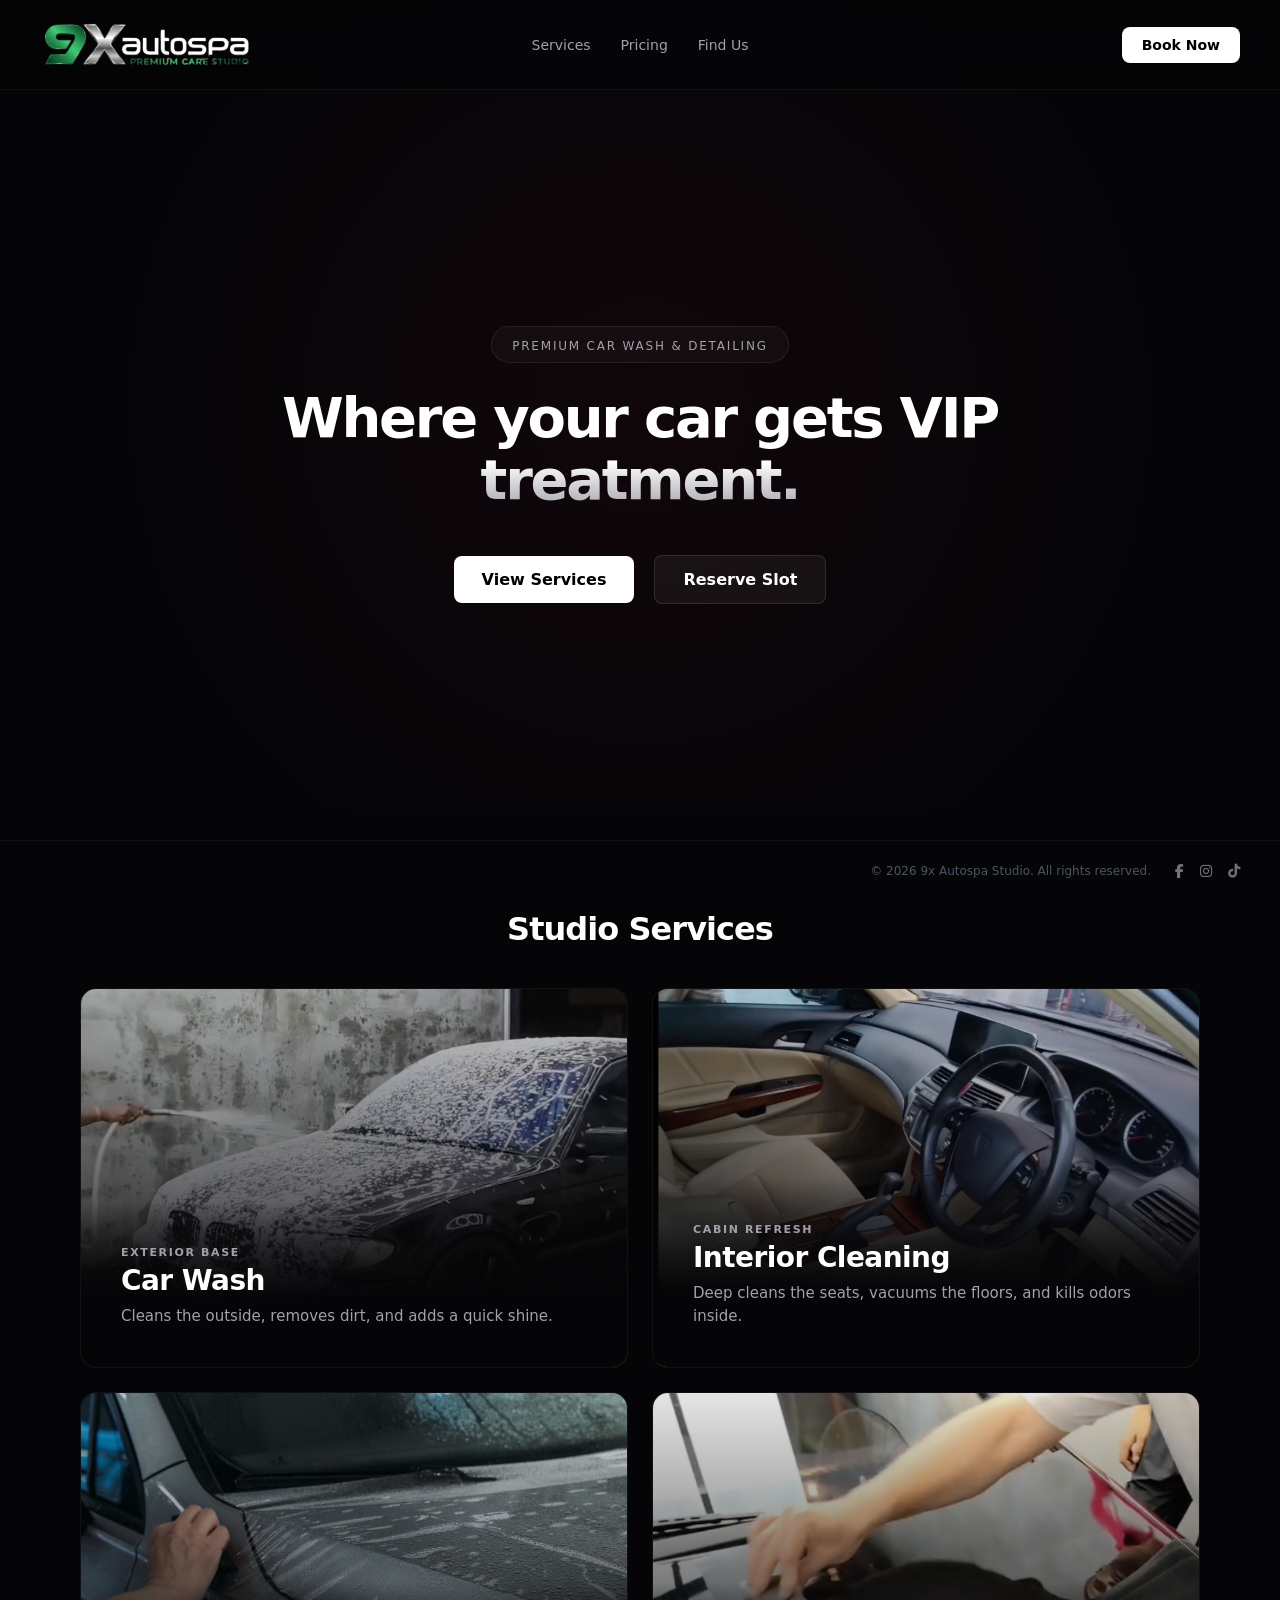
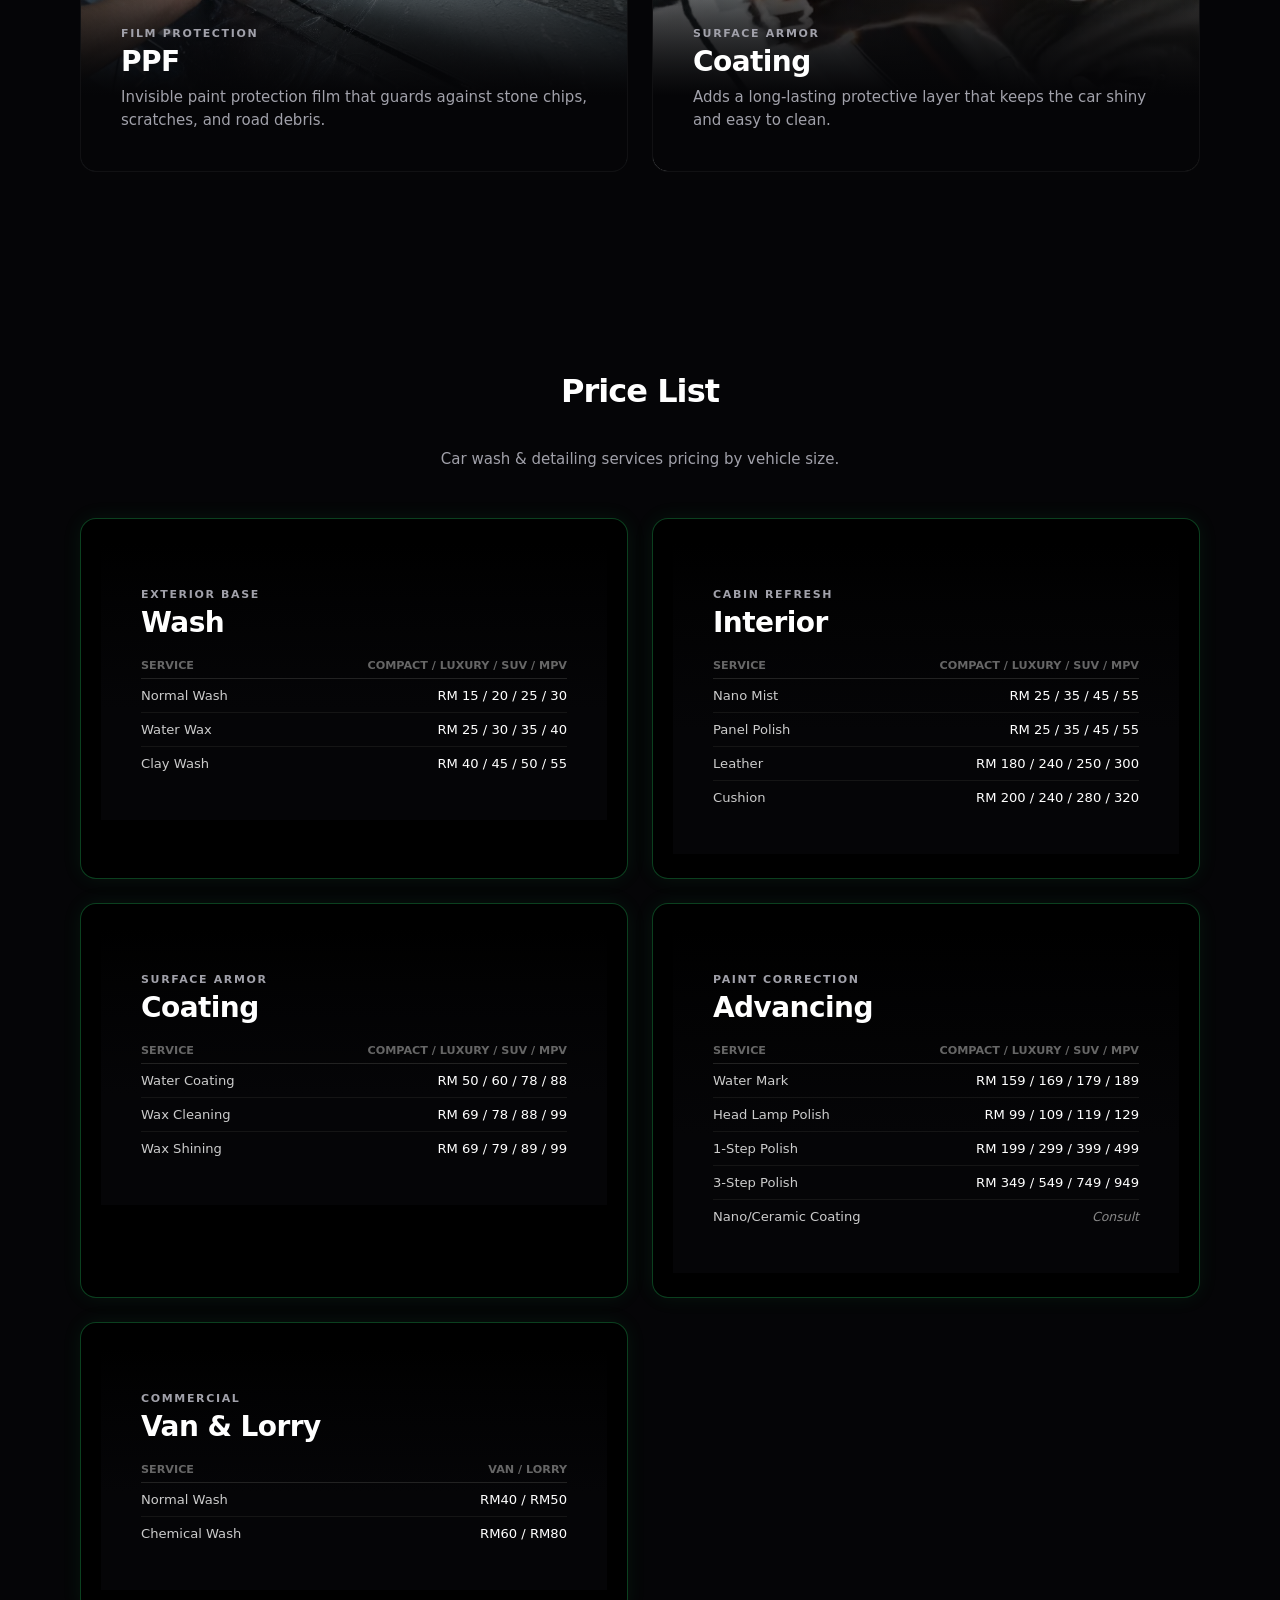
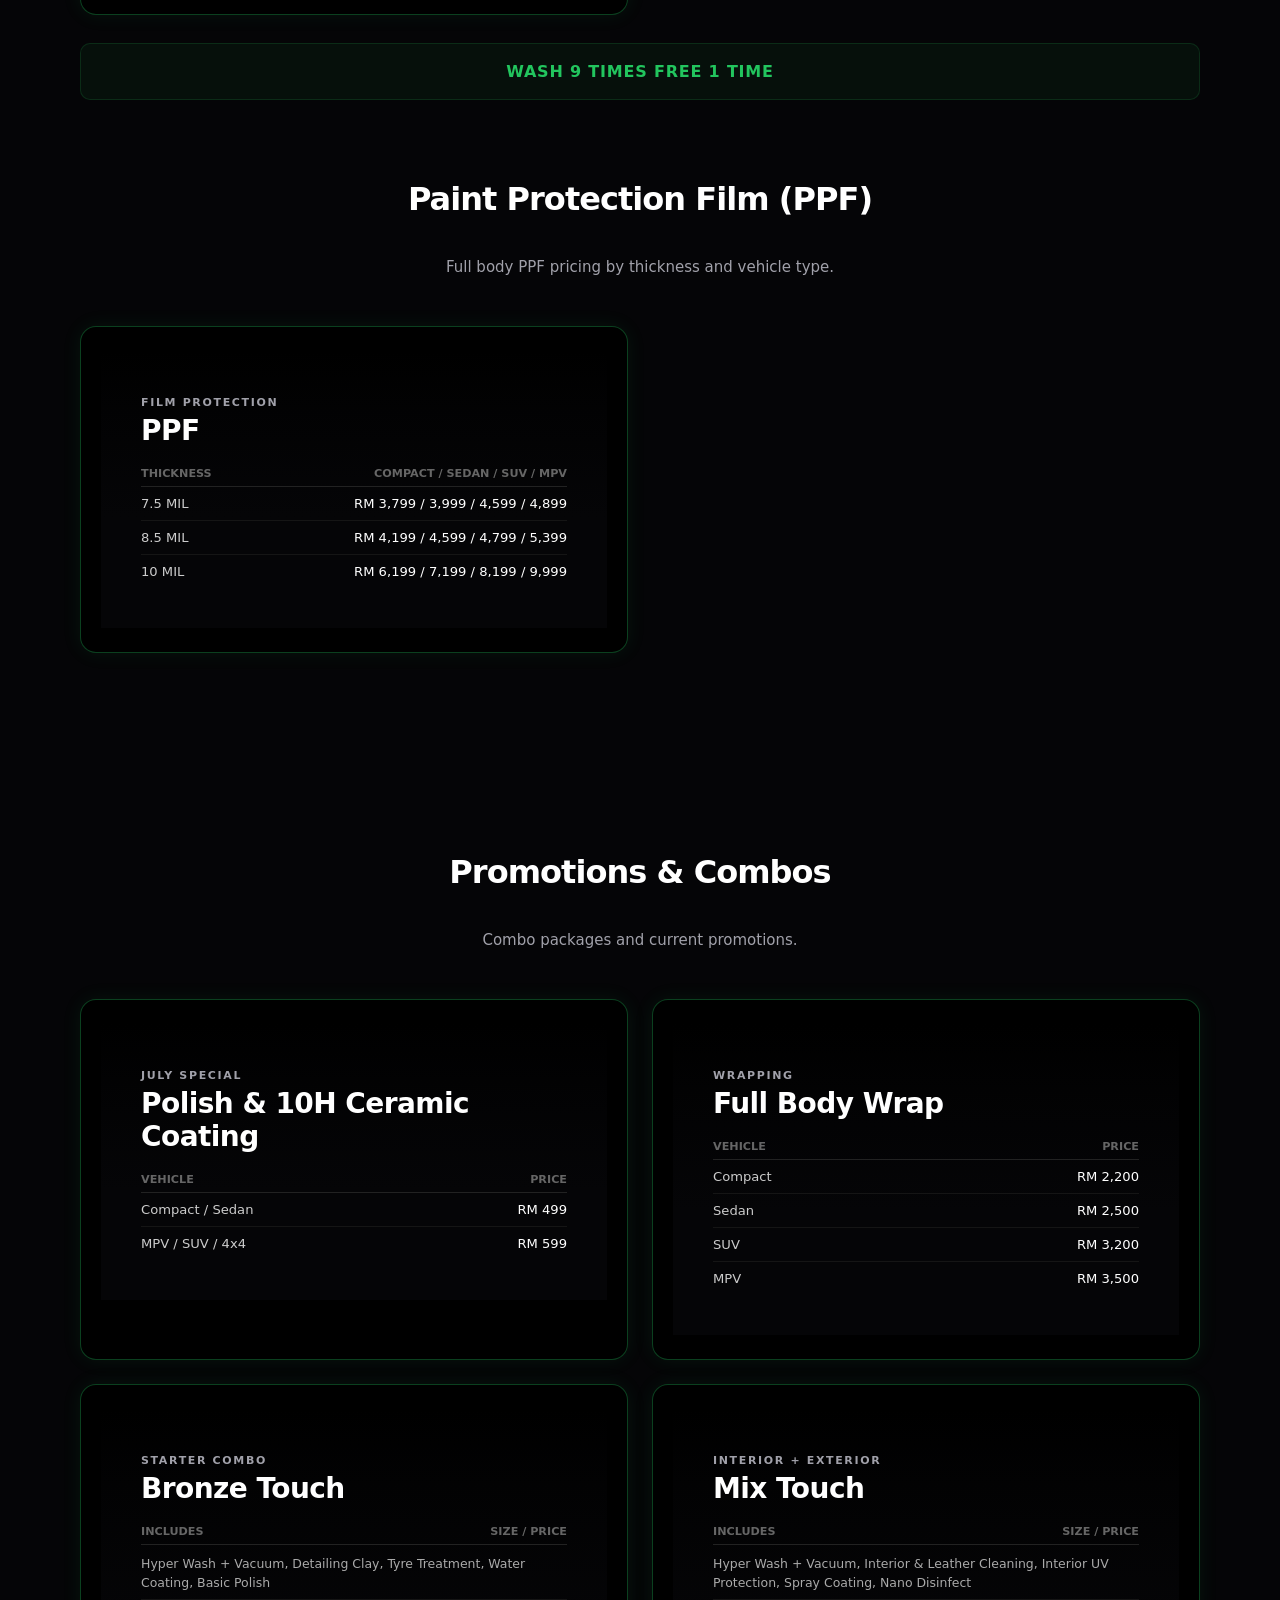
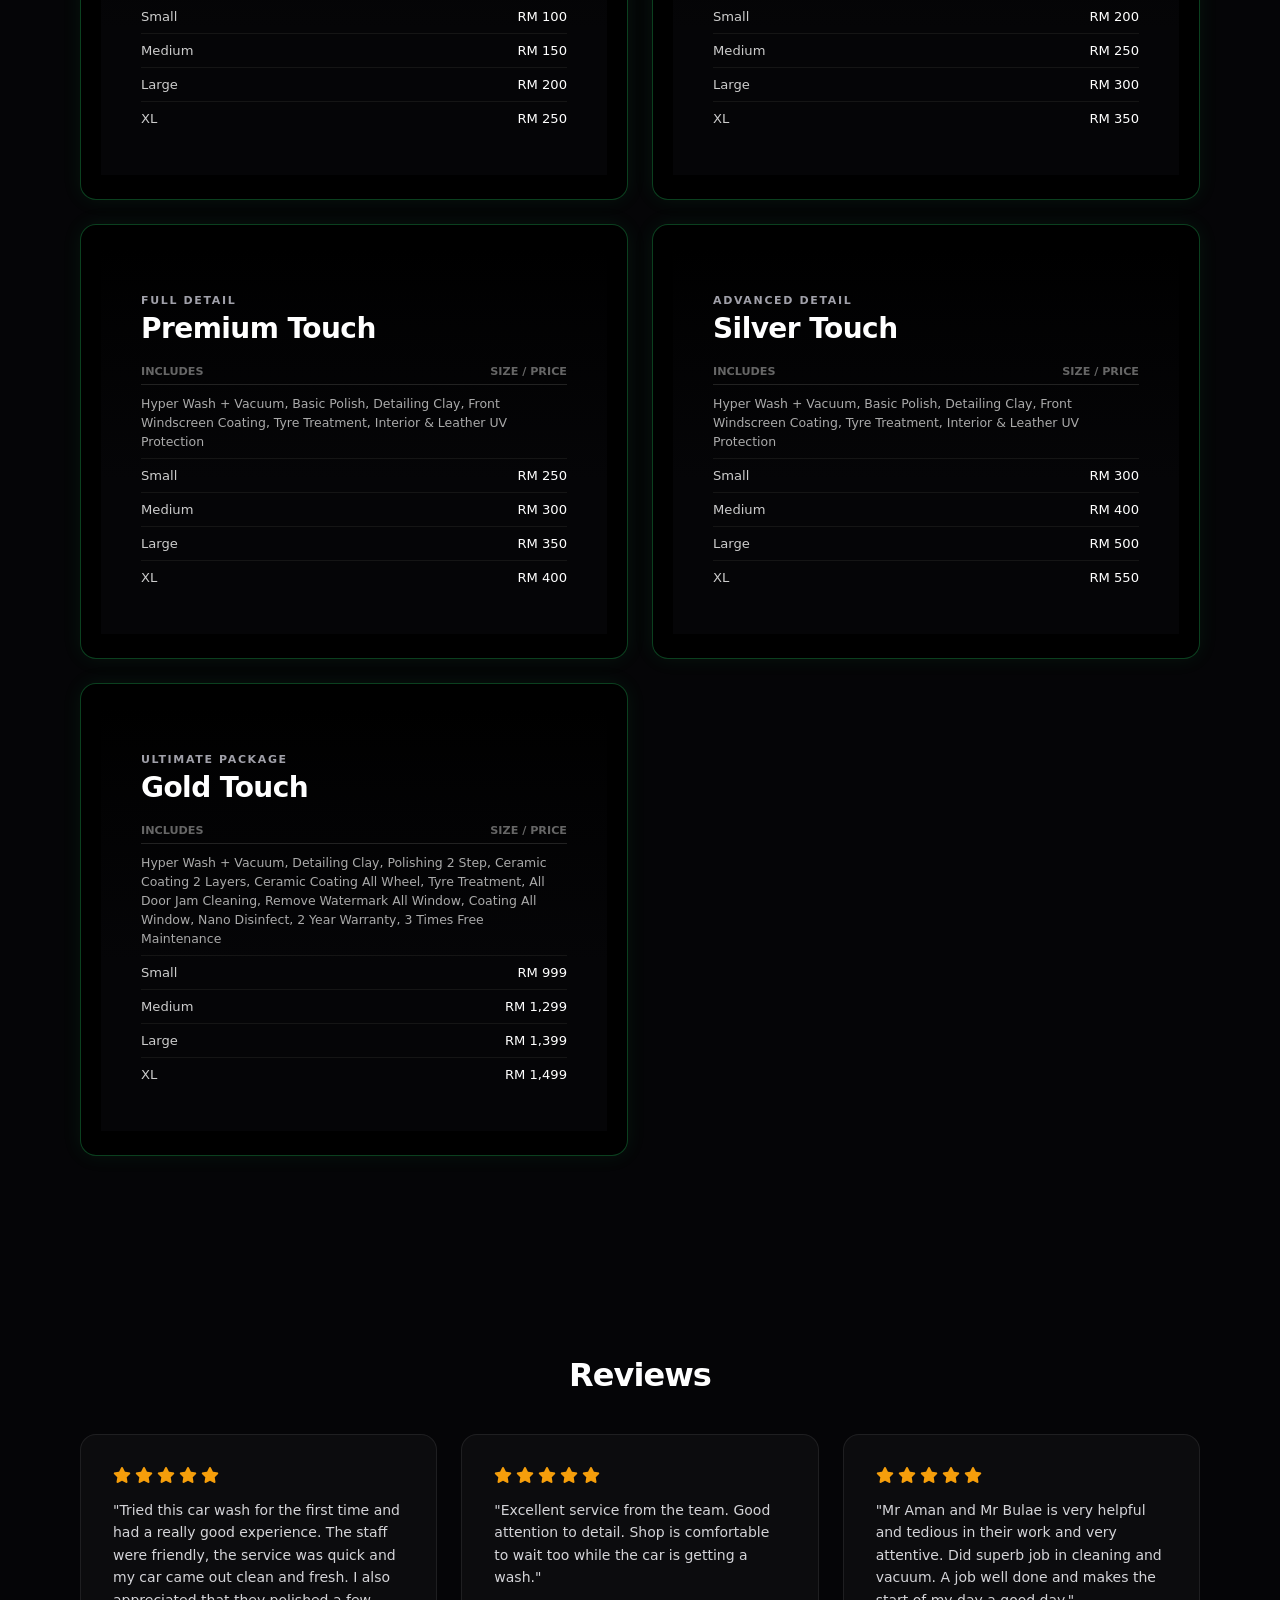
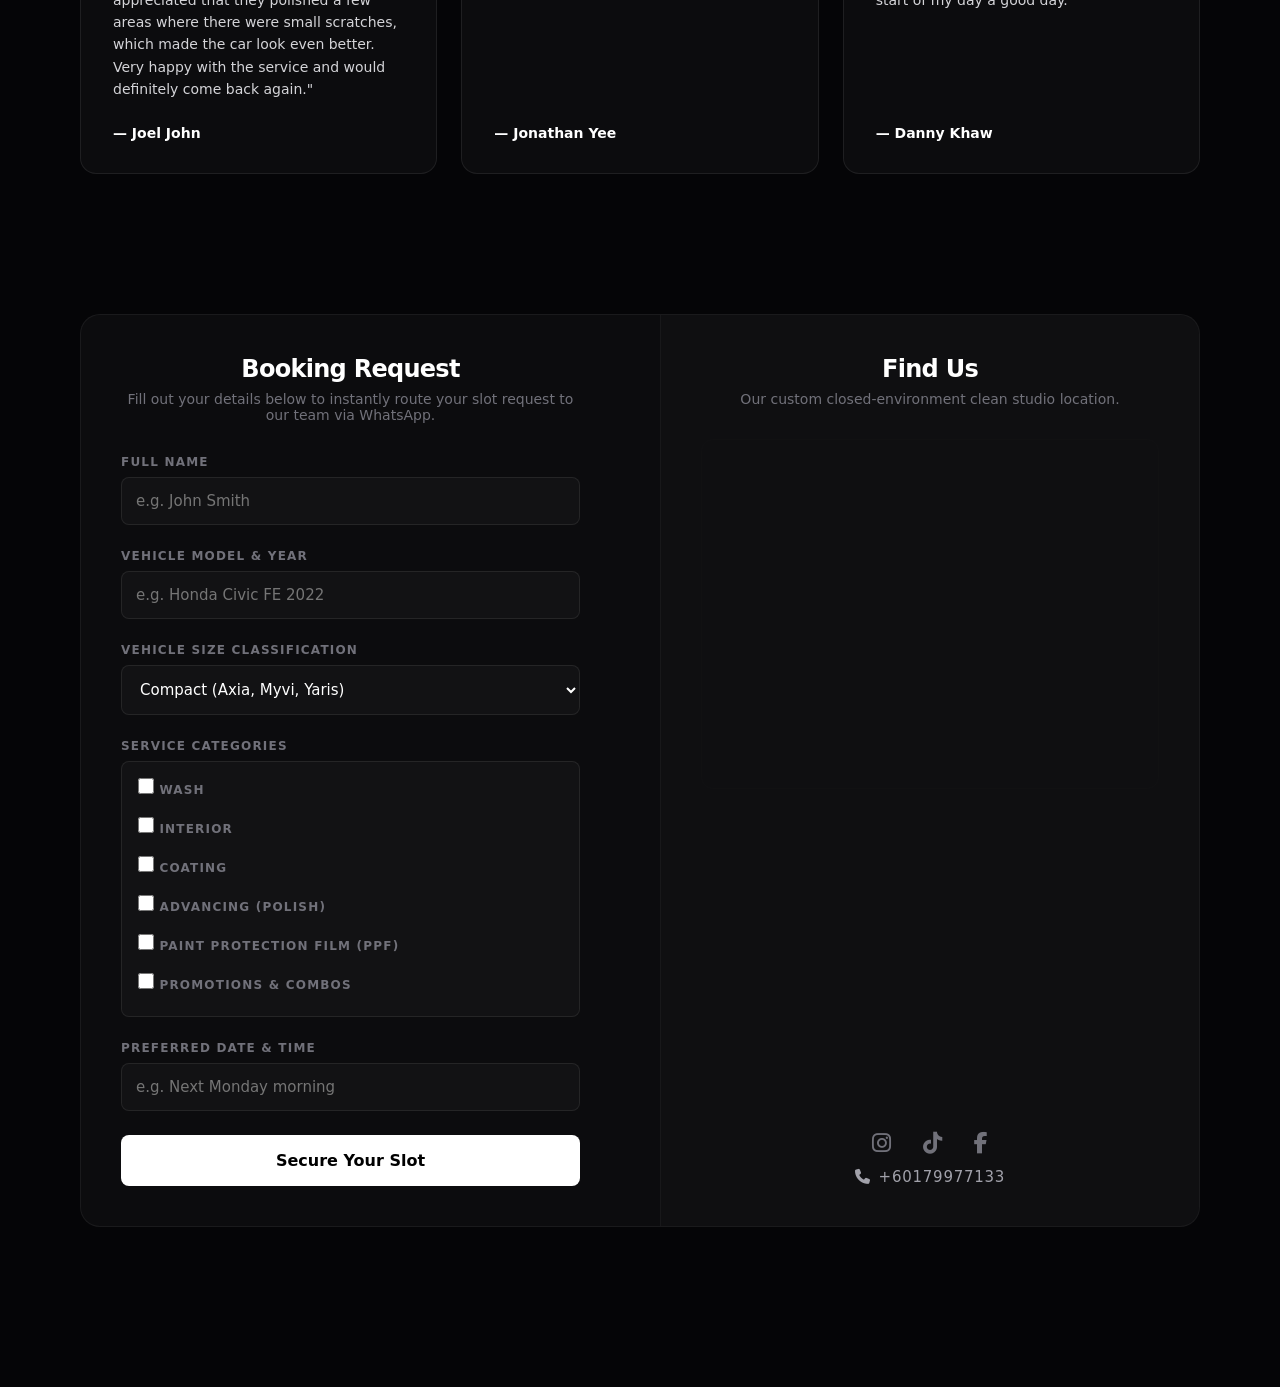
==== commit b0ab2c6c: "Update index.html" ====
--- a/index.html
+++ b/index.html
@@ -568,6 +568,9 @@
                             <label class="checkbox-item">
                                 <input type="checkbox" name="category" value="PPF" onchange="showSubServices()"> <span>Paint Protection Film (PPF)</span>
                             </label>
+                            <label class="checkbox-item">
+                                <input type="checkbox" name="category" value="Promos" onchange="showSubServices()"> <span>Promotions & Combos</span>
+                            </label>
                         </div>
                     </div>
 
@@ -623,7 +626,8 @@
             'Interior': ['Nano Mist', 'Interior Panel Polish', 'Leather', 'Cushion'],
             'Coating': ['Water Coating', 'Wax Cleaning', 'Wax Shining'],
             'Advancing': ['Water Mark', 'Head Lamp Polish', '1-Step Polish', '3-Step Polish', 'Nano / Ceramic Coating'],
-            'PPF': ['7.5 MIL PPF', '8.5 MIL PPF', '10 MIL PPF']
+            'PPF': ['7.5 MIL PPF', '8.5 MIL PPF', '10 MIL PPF'],
+            'Promos': ['Bronze Touch', 'Mix Touch', 'Premium Touch', 'Silver Touch', 'Gold Touch', 'Full Body Wrap']
         };
 
         const categoryLabels = {
@@ -631,7 +635,8 @@
             'Interior': 'Interior — Select Services',
             'Coating': 'Coating — Select Services',
             'Advancing': 'Advancing — Select Services',
-            'PPF': 'PPF — Select Thickness'
+            'PPF': 'PPF — Select Thickness',
+            'Promos': 'Promotions & Combos — Select Package'
         };
 
         function showSubServices() {
@@ -715,4 +720,4 @@
     </script>
 
 </body>
-</html>+</html>
